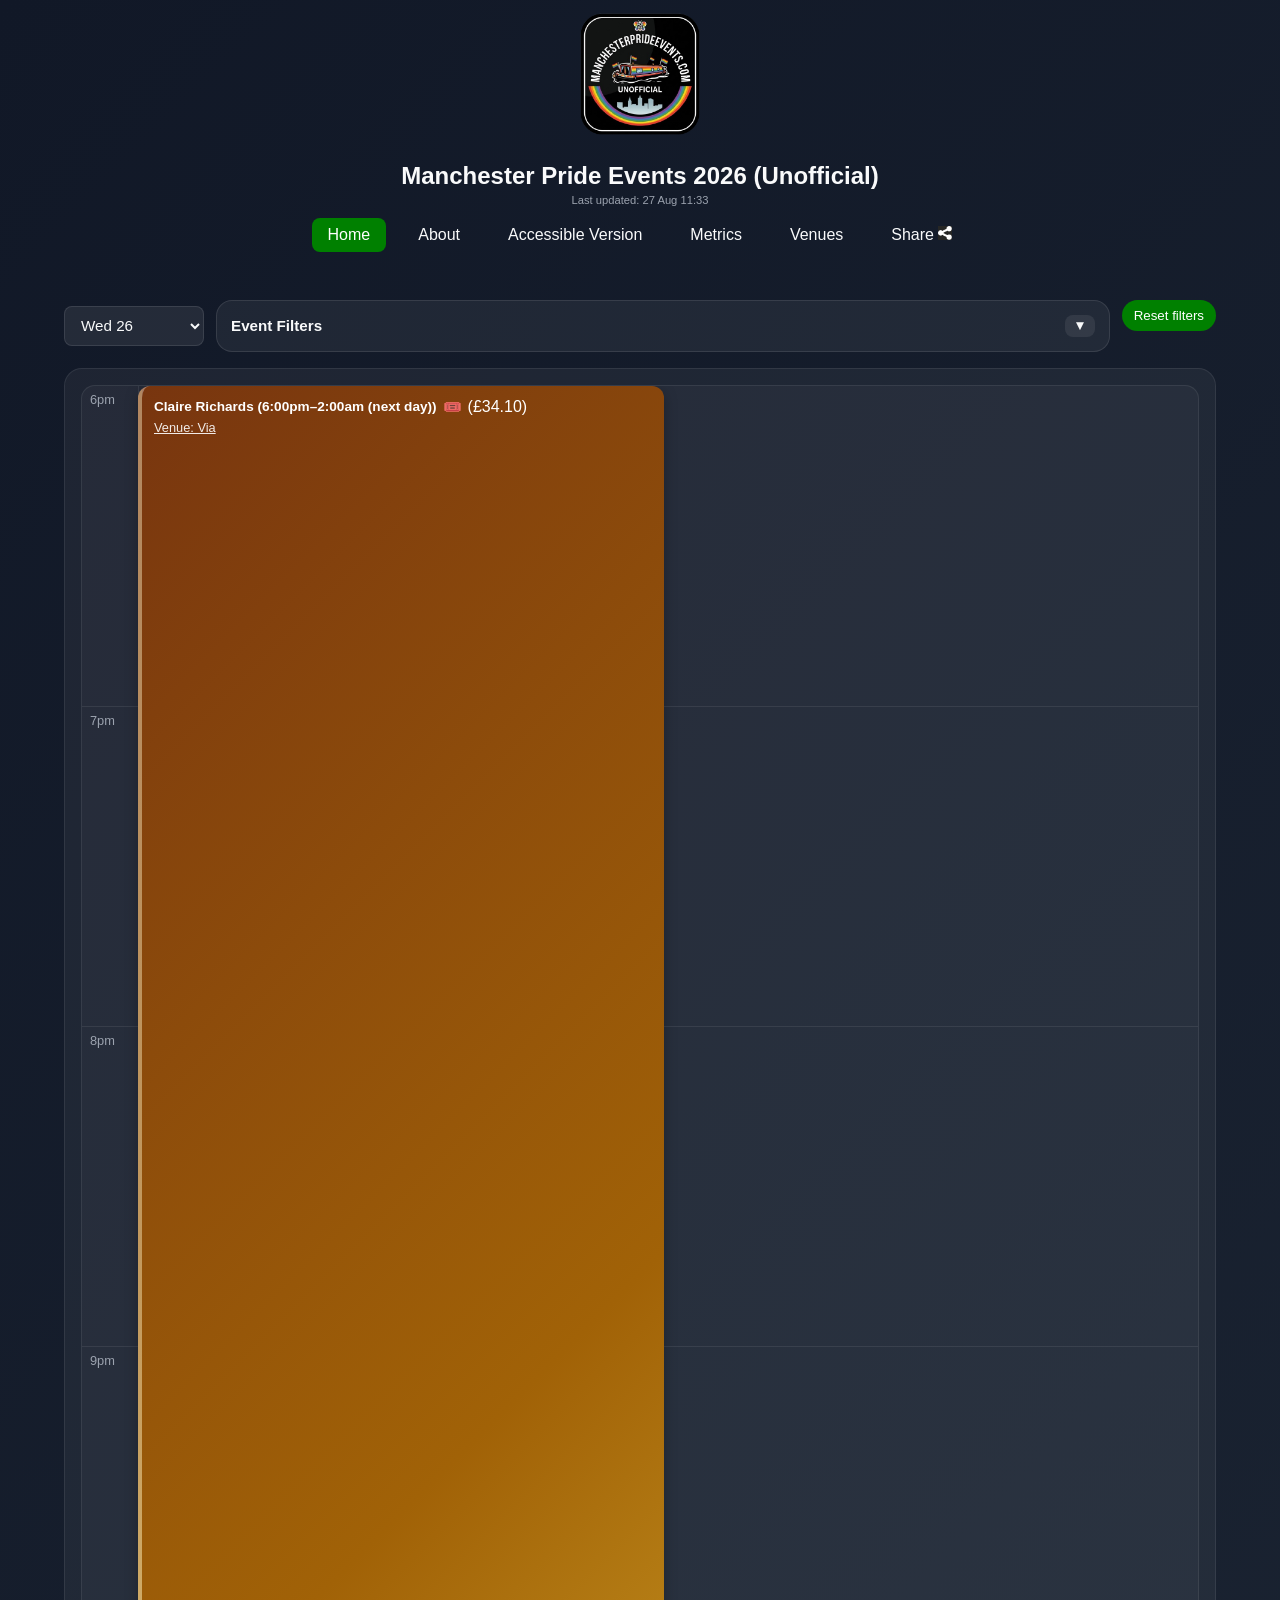
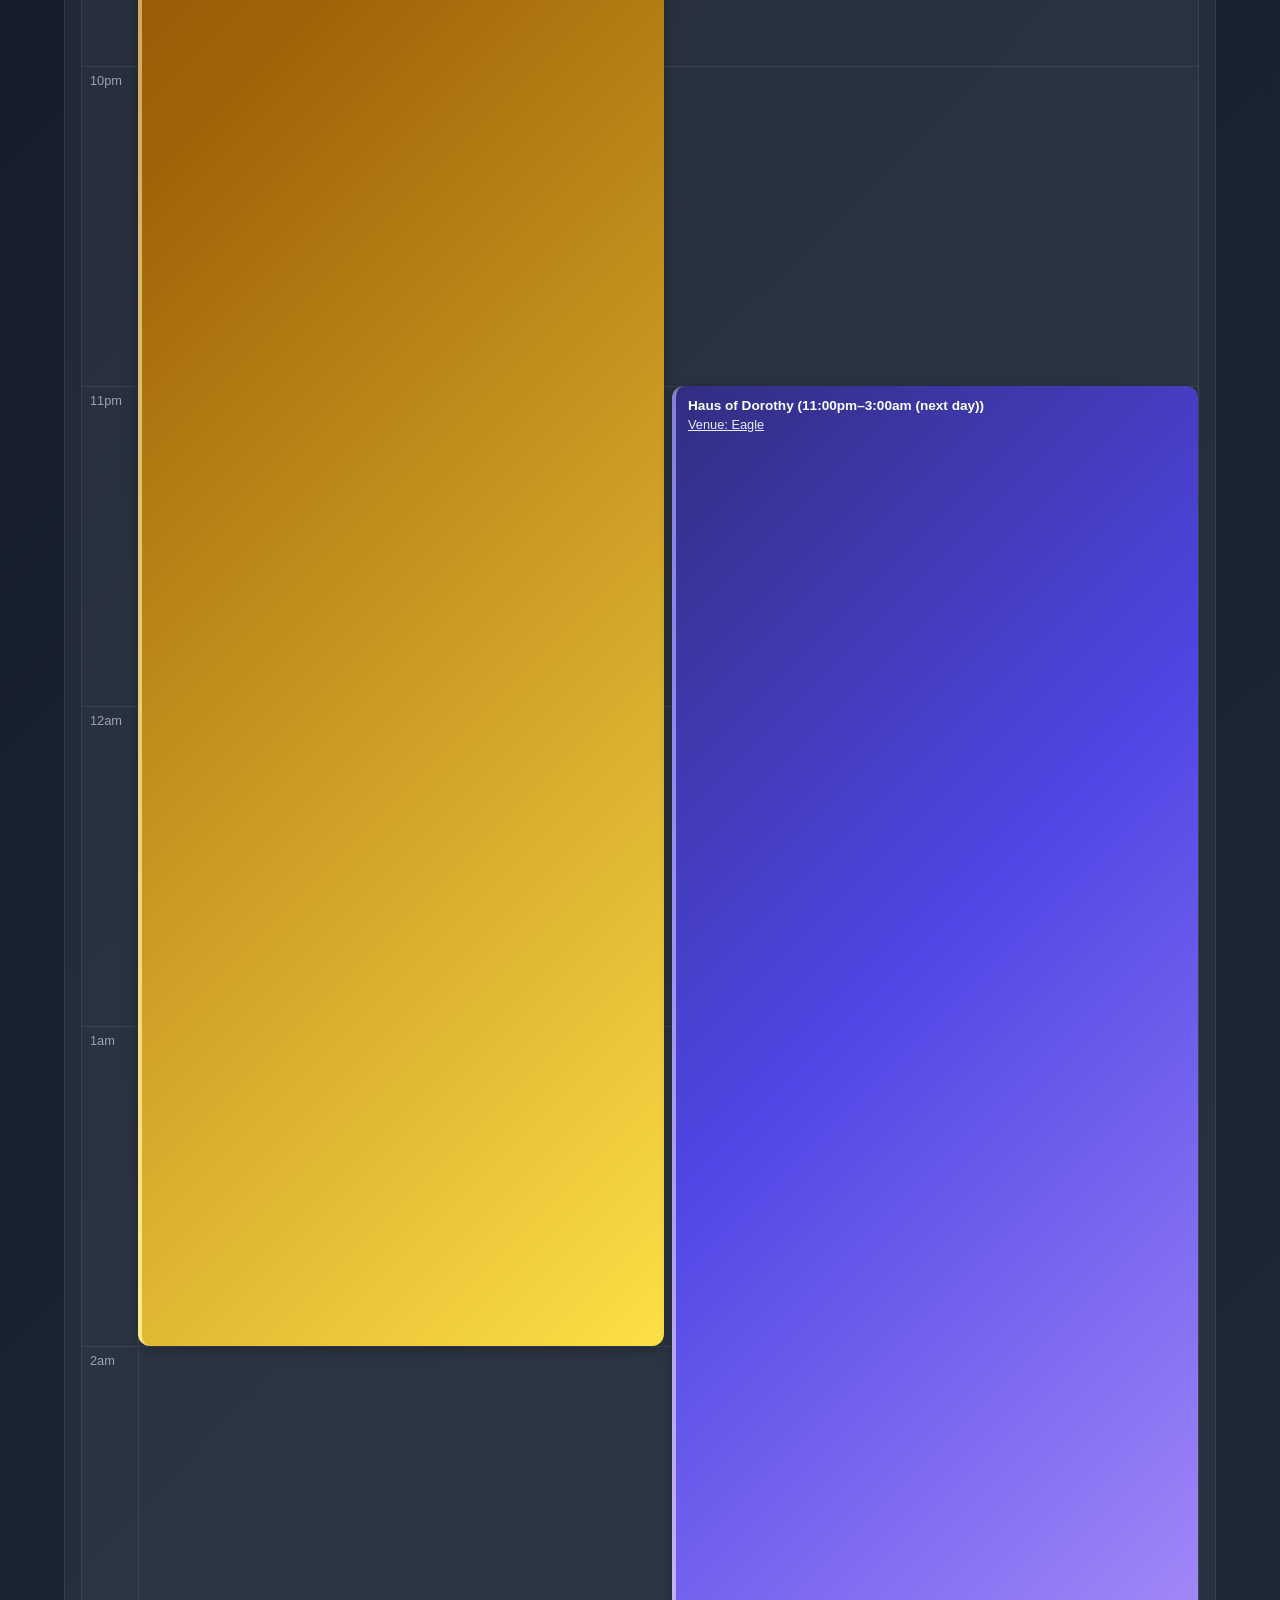
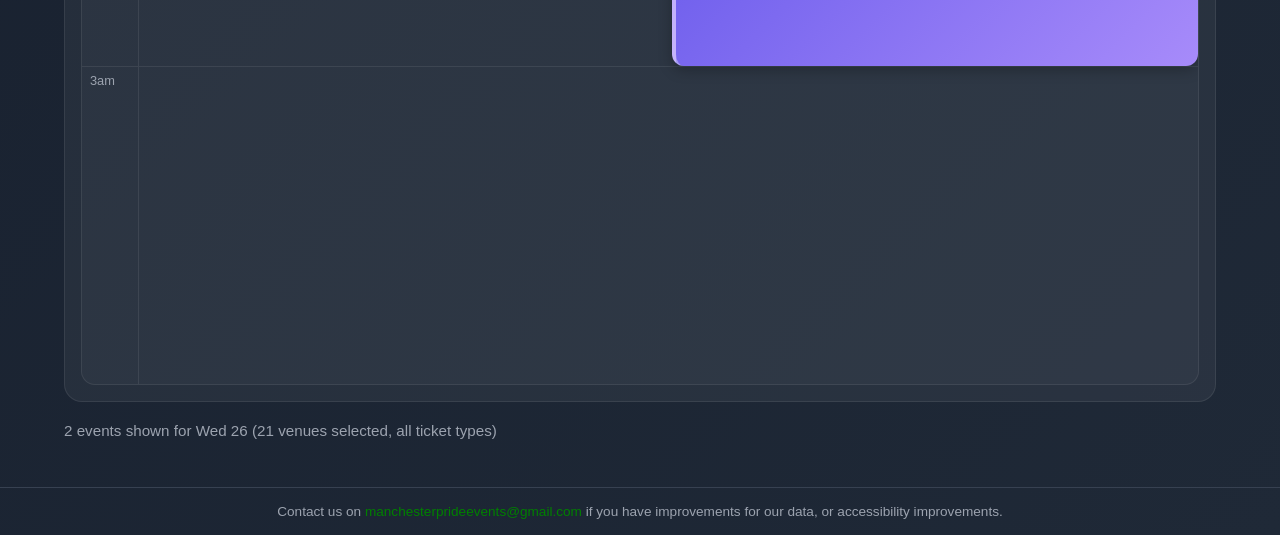
==== index.html @ cf02ef36 "Added the cottage and some more events." ====
<!DOCTYPE html>
<html lang="en">
  <head>
    <meta charset="UTF-8" />
    <meta name="viewport" content="width=device-width, initial-scale=1.0" />
    <meta http-equiv="Cache-Control" content="no-cache, no-store, must-revalidate">
    <meta http-equiv="Pragma" content="no-cache">
    <meta http-equiv="Expires" content="0">
    <title>Manchester Pride Events 2026 (Unofficial)</title>
    <link rel="stylesheet" href="styles.css" />
  </head>
  <body>
    <a href="#main-content" class="skip-link">Skip to main content</a>
    <nav aria-label="Main navigation">
      <div class="header-row">
        <img src="image/logo.png" alt="Manchester Pride logo" class="logo" />
        <h1 class="header-title">Manchester Pride Events 2026 (Unofficial) <span class="last-updated">Last updated: <span id="lastUpdatedDate" data-last-updated="27 Aug 11:33">27 Aug 11:33</span></span></h1>
        <div class="nav-bar">
          <a href="index.html" class="nav-link active" aria-label="Home page">Home</a>
          <a href="about.html" class="nav-link" aria-label="About page">About</a>
          <a href="accessible.html" class="nav-link" aria-label="Accessible version">Accessible Version</a>
          <a href="metrics.html" class="nav-link" aria-label="Metrics page">Metrics</a>
          <a href="venue.html" class="nav-link" aria-label="Venues page">Venues</a>
          <a href="#" class="nav-link share-btn" aria-label="Share this page" onclick="showSharePrompt(event)">
            <span>Share</span>
            <img src="image/share.png" alt="Share" width="14" height="14" class="share-icon">
          </a>
        </div>
      </div>
    </nav>

    <main id="main-content" class="page metrics-hidden">
      <h2 class="visually-hidden">Event Timeline and Filters</h2>
      <h3 class="visually-hidden">Filters</h3>
      <div class="filters" id="venueFilters"></div>
      <div class="timeline-view" id="timeline"></div>
      <div class="status" id="status">Loading events…</div>
      <div class="metrics-section" id="venueMetrics"></div>
      <div id="eventModal"></div>
    </main>

    <footer class="app-footer">
      Contact us on <a href="mailto:manchesterprideevents@gmail.com">manchesterprideevents@gmail.com</a> if you have improvements for our data, or accessibility improvements.
    </footer>

    <script src="app.js"></script>
  </body>
</html>
---- styles.css ----
/* Manchester Pride Events - Shared Styles */
:root {
  --bg: #111827;
  --panel: #1f2937;
  --panel-alt: #374151;
  --text: #f9fafb;
  --muted: #9ca3af;
  --accent: #008000;
}

* { box-sizing: border-box; }

body {
  margin: 0;
  font-family: Inter, Arial, sans-serif;
  background: linear-gradient(135deg, #111827, #1f2937);
  color: var(--text);
}

.page {
  max-width: 1200px;
  margin: 0 auto;
  padding: 24px;
}

      .nav-link {
        display: inline-block;
        padding: 8px 16px;
        border-radius: 8px;
        text-decoration: none;
        color: var(--text);
        font-weight: 500;
        transition: background 0.2s;
      }
      .nav-link:hover {
        background: rgba(255,255,255,0.08);
      }
      /* Header container - centered layout */
      .header-row {
        display: flex;
        flex-direction: column;
        align-items: center;
        gap: 12px;
        margin-bottom: 24px;
      }
      .logo {
        height: 150px;
        width: 150px;
        flex-shrink: 0;
        object-fit: contain;
      }
      .header-title {
        margin: 0;
        font-size: 1.5rem;
        font-weight: 600;
        text-align: center;
      }
      .last-updated {
        font-size: 0.7rem;
        color: var(--muted);
        font-weight: 400;
        display: block;
        margin-top: 4px;
      }
      .nav-bar {
        display: flex;
        gap: 16px;
        align-items: center;
        justify-content: center;
      }
      .nav-link.active {
        background: var(--accent);
        color: white;
      }
      .filters {
        display: flex;
        gap: 12px;
        flex-wrap: wrap;
        align-items: center;
        margin-bottom: 16px;
      }
      .filter-panel {
        background: rgba(255,255,255,0.06);
        border: 1px solid rgba(255,255,255,0.1);
        border-radius: 16px;
        padding: 14px;
        min-width: 200px;
        flex: 1 1 220px;
      }
      /* Tickets panel - compact with vertical chips */
      .filter-panel.tickets {
        min-width: 150px;
        flex: 0 1 160px;
      }
      /* Venues panel - expanded to fit more items per line */
      .filter-panel.venues {
        min-width: 320px;
        flex: 1 1 380px;
      }
      .filter-panel h3 {
        margin: 0 0 10px;
        font-size: 0.95rem;
      }
      .filter-chip {
        display: flex;
        align-items: center;
        gap: 8px;
        padding: 8px 12px;
        border-radius: 999px;
        background: rgba(255,255,255,0.08);
        color: var(--text);
        margin: 6px 6px 0 0;
      }
      .filter-chip input {
        accent-color: var(--accent);
      }
      .day-select {
        width: 140px;
        padding: 8px 12px;
        border-radius: 8px;
        border: 1px solid rgba(255,255,255,0.1);
        background: rgba(255,255,255,0.08);
        color: var(--text);
        font-size: 0.95rem;
        cursor: pointer;
        height: 40px;
        line-height: 1;
      }
      .day-select:focus {
        outline: 2px solid var(--accent);
        outline-offset: 2px;
        border-color: var(--accent);
      }
      .day-select option {
        background: var(--panel);
        color: var(--text);
      }
      .filter-section-header {
        display: flex;
        align-items: center;
        margin: 12px 0 8px;
        padding-top: 4px;
      }
      .filter-section-title {
        margin: 0;
        font-size: 0.85rem;
        color: var(--muted);
        text-transform: uppercase;
        letter-spacing: 0.04em;
      }
      .filter-global-reset {
        margin-left: auto;
      }
      .filter-group {
        display: flex;
        flex-wrap: wrap;
        gap: 8px;
        align-items: center;
      }
      .filter-actions {
        margin-top: 10px;
      }
      .collapsible-header {
        display: flex;
        align-items: center;
        justify-content: space-between;
        gap: 8px;
      }
      .collapsible-header h3 {
        margin: 0;
        font-size: 0.95rem;
      }
      .collapse-toggle {
        display: inline-flex;
        align-items: center;
        justify-content: center;
        border: 0;
        background: rgba(255, 255, 255, 0.08);
        color: var(--text);
        cursor: pointer;
        padding: 4px 8px;
        border-radius: 8px;
      }
      .collapse-toggle:hover {
        background: rgba(255, 255, 255, 0.14);
      }
      .collapse-toggle .chevron {
        display: inline-block;
        font-size: 0.85rem;
        line-height: 1;
        transition: transform 0.2s ease;
        /* Open by default: ▼ rotated 180deg points up (▲) */
        transform: rotate(180deg);
      }
      /* Collapsed: ▼ points down */
      .collapse-toggle.collapsed .chevron {
        transform: rotate(0deg);
      }
      .collapsible-content.collapsed {
        display: none;
      }
      .reset-button {
        border: 0;
        border-radius: 999px;
        padding: 8px 12px;
        background: var(--accent);
        color: white;
        cursor: pointer;
        flex: 0 0 auto;
        white-space: nowrap;
        height: auto;
        align-self: flex-start;
      }
      .tabs {
        display: flex;
        gap: 8px;
        flex-wrap: wrap;
        margin-bottom: 16px;
      }
      .tab {
        border: 0;
        padding: 10px 14px;
        border-radius: 999px;
        background: var(--panel-alt);
        color: var(--text);
        cursor: pointer;
      }
      .tab.active {
        background: var(--accent);
      }
      .timeline-view {
        background: rgba(255,255,255,0.05);
        border: 1px solid rgba(255,255,255,0.08);
        border-radius: 18px;
        padding: 16px;
      }
      .time-row {
        display: grid;
        grid-template-columns: 100px 1fr;
        gap: 12px;
        align-items: start;
        margin-bottom: 12px;
      }
      .timeline-calendar {
        position: relative;
        border: 1px solid rgba(255,255,255,0.08);
        border-radius: 14px;
        overflow: auto;
        background: rgba(255,255,255,0.03);
      }
      .timeline-hours {
        display: flex;
        flex-direction: column;
      }
      .timeline-hour {
        display: flex;
        height: 320px;
        border-top: 1px solid rgba(255,255,255,0.08);
      }
      .timeline-hour:first-child {
        border-top: 0;
      }
      .timeline-hour-label {
        width: 56px;
        padding: 6px 8px;
        color: var(--muted);
        font-size: 0.8rem;
        flex-shrink: 0;
      }
      .timeline-hour-line {
        flex: 1;
        border-left: 1px solid rgba(255,255,255,0.08);
      }
      .timeline-events {
        position: absolute;
        top: 0;
        left: 56px;
        right: 0;
        padding: 8px 8px 8px 0;
      }
      .event-card {
        position: absolute;
        border-radius: 12px;
        padding: 12px;
        color: white;
        box-shadow: 0 4px 14px rgba(0,0,0,0.25);
        box-sizing: border-box;
        overflow: hidden;
      }
      .calendar-event-card {
        border-left: 4px solid rgba(255,255,255,0.35);
      }
      .event-card small {
        display: block;
        opacity: 0.9;
        margin-top: 4px;
        font-size: 0.8rem;
      }
      .event-card strong {
        font-size: 0.85rem;
      }
      .title-row {
        display: flex;
        align-items: center;
        gap: 6px;
        margin-bottom: 4px;
      }
      .ticket-icon {
        font-size: 0.95rem;
      }
      /* Gold star badges to mark officially-listed venues */
      .official-star,
      .venue-official-star {
        color: #fbbf24;
        text-shadow: 0 0 3px rgba(0, 0, 0, 0.7);
        pointer-events: none;
      }
      .official-star {
        position: absolute;
        top: 6px;
        right: 6px;
        font-size: 1.1rem;
      }
      .venue-official-star {
        font-size: 0.95rem;
        margin-right: 4px;
      }
      .empty-state {
        padding: 20px;
        color: var(--muted);
        border: 1px dashed rgba(255,255,255,0.12);
        border-radius: 12px;
      }
      .status {
        margin-top: 20px;
        color: var(--muted);
        font-size: 0.95rem;
      }
      .modal-backdrop {
        position: fixed;
        inset: 0;
        background: rgba(0,0,0,0.7);
        display: flex;
        align-items: center;
        justify-content: center;
        padding: 20px;
        z-index: 1000;
      }
      .modal-card {
        background: var(--panel);
        color: var(--text);
        border-radius: 16px;
        padding: 20px;
        max-width: 500px;
        width: 100%;
        box-shadow: 0 20px 40px rgba(0,0,0,0.35);
      }
      .modal-card h2 {
        margin-top: 0;
        margin-bottom: 8px;
      }
      .modal-card p {
        color: var(--text);
        line-height: 1.5;
      }
      .modal-close {
        margin-top: 12px;
        padding: 8px 12px;
        border: 0;
        border-radius: 999px;
        background: var(--accent);
        color: white;
        cursor: pointer;
      }
      .metrics-section {
        margin-top: 32px;
        background: rgba(255, 255, 255, 0.05);
        border: 1px solid rgba(255, 255, 255, 0.08);
        border-radius: 18px;
        padding: 18px 20px;
      }
      .metrics-section h2 {
        margin: 0 0 14px;
        font-size: 1.15rem;
        color: var(--text);
      }
      .metrics-table {
        width: 100%;
        border-collapse: collapse;
        font-size: 0.9rem;
        color: var(--text);
      }
      .metrics-table th,
      .metrics-table td {
        padding: 8px 10px;
        text-align: center;
        border: 1px solid rgba(255, 255, 255, 0.08);
      }
      .metrics-table th {
        color: var(--muted);
        font-weight: 600;
        text-transform: uppercase;
        font-size: 0.72rem;
        letter-spacing: 0.04em;
      }
      .metrics-table td.venue-name {
        text-align: left;
        font-weight: 600;
        color: var(--text);
      }
      .metrics-table td.empty {
        color: var(--muted);
        opacity: 0.45;
      }
      .metrics-table td.total {
        font-weight: 700;
        border-left: 1px solid rgba(255, 255, 255, 0.12);
      }
      .metrics-table .totals-row td {
        border-top: 2px solid rgba(255, 255, 255, 0.15);
      }
      .metrics-table .totals-label {
        color: var(--text) !important;
        font-weight: 600;
        text-align: left;
        font-style: normal;
      }
      .metrics-table .totals-cell {
        color: var(--text);
        font-weight: 500;
      }
      @media (max-width: 700px) {
        .timeline-calendar {
          overflow-x: auto;
          overflow-y: hidden;
        }
}
      .about-content {
        background: rgba(255,255,255,0.05);
        border: 1px solid rgba(255,255,255,0.08);
        border-radius: 18px;
        padding: 24px;
      }
      .about-content h1 {
        margin-top: 0;
        font-size: 1.8rem;
        color: var(--accent);
      }
      .about-content h2 {
        margin: 24px 0 12px;
        font-size: 1.3rem;
        color: var(--text);
      }
      .about-content p {
        line-height: 1.6;
        color: var(--text);
        margin: 12px 0;
      }
      .about-content ul {
        padding-left: 24px;
      }
      .about-content li {
        margin: 8px 0;
      }
      .about-content a {
        color: var(--accent);
        text-decoration: none;
      }
      .about-content a:hover {
        text-decoration: underline;
      }
    
      .events-list {
        background: rgba(255,255,255,0.05);
        border: 1px solid rgba(255,255,255,0.08);
        border-radius: 18px;
        padding: 16px;
      }
      .events-list h1 {
        margin-top: 0;
        font-size: 1.5rem;
        color: var(--text);
      }
      .day-group {
        margin-bottom: 24px;
      }
      .day-group h2 {
        margin: 0 0 12px;
        font-size: 1.2rem;
        color: var(--text);
        padding-bottom: 4px;
        border-bottom: 1px solid rgba(255,255,255,0.08);
      }
      .event-item {
        padding: 12px 16px;
        margin: 8px 0;
        background: rgba(255,255,255,0.06);
        border-radius: 8px;
        border-left: 4px solid var(--accent);
      }
      .event-item h3 {
        margin: 0 0 4px;
        font-size: 1rem;
        font-weight: 600;
      }
      .event-item .time {
        font-size: 0.85rem;
        color: var(--muted);
        margin: 0 0 8px;
      }
      .event-item .venue {
        font-size: 0.9rem;
        color: var(--text);
        margin: 0;
      }
      .event-item .ticket {
        font-size: 0.85rem;
        color: var(--muted);
        margin-top: 4px;
      }
      .loading {
        text-align: center;
        padding: 40px;
        color: var(--muted);
      }
      .no-events {
        padding: 20px;
        text-align: center;
        color: var(--muted);
      }
    
      .metrics-intro {
        background: rgba(255,255,255,0.05);
        border: 1px solid rgba(255,255,255,0.08);
        border-radius: 18px;
        padding: 20px;
        margin-bottom: 24px;
        font-size: 0.95rem;
        line-height: 1.6;
        color: var(--text);
      }
      .metrics-intro h2 {
        margin: 0 0 12px 0;
        font-size: 1rem;
        color: var(--text);
      }
      .metrics-intro p {
        margin: 8px 0;
        color: var(--muted);
      }
      .metrics-table td {
        background: rgba(255, 255, 255, 0.03);
      }
      .metrics-table tr:hover {
        background: rgba(255, 255, 255, 0.06);
      }
/* Hide venueMetrics on home page - shown only on metrics page */
.page.metrics-hidden .metrics-section {
  display: none !important;
}

.page.metrics-visible .metrics-section {
  display: block !important;
  background: rgba(255, 255, 255, 0.05);
  border: 1px solid rgba(255, 255, 255, 0.08);
  border-radius: 18px;
  padding: 18px 20px;
  margin-top: 32px;
}

/* ========================================
   WCAG 2.1 AA Compliance - Focus Styles
   ======================================== */

/* Visible focus indicators for keyboard navigation */
a:focus,
.nav-link:focus {
  outline: 2px solid var(--accent);
  outline-offset: 2px;
  border-radius: 8px;
  z-index: 10;
  position: relative;
}

.skip-link {
  position: absolute;
  top: -40px;
  left: 6px;
  background: var(--accent);
  color: white;
  padding: 8px 16px;
  border-radius: 8px;
  text-decoration: none;
  transition: top 0.2s ease;
  z-index: 100;
}

.skip-link:focus {
  top: 6px;
}

.skip-link:not(:focus) {
  /* Hide skip link visually but keep it available for screen readers */
  clip: rect(0 0 0 0);
  clip-path: inset(0);
  height: 1px;
  overflow: hidden;
  position: absolute;
  white-space: nowrap;
  width: 1px;
}

/* Ensure focus is visible for all interactive elements */
button:focus,
input:focus,
select:focus,
textarea:focus {
  outline: 2px solid var(--accent);
  outline-offset: 2px;
  border-radius: 4px;
}

/* Modal close button focus */
.modal-close:focus {
  outline: 2px solid var(--accent);
  outline-offset: 2px;
  background: rgba(234, 69, 127, 0.2);
}

/* ========================================
   WCAG 2.1 AA Compliance - Skip Link
   ======================================== */

.skip-link {
  position: absolute;
  top: -40px;
  left: 6px;
  background: var(--accent);
  color: #ffffff;
  padding: 8px 16px;
  border-radius: 8px;
  text-decoration: none;
  font-weight: 500;
  transition: top 0.2s ease;
  z-index: 1000;
  /* Ensure it's always visible on focus */
  outline: 2px solid transparent;
}

.skip-link:focus {
  top: 6px;
  outline: 2px solid var(--text);
}

.skip-link:not(:focus) {
  /* Hide visually but keep for screen readers */
  clip: rect(0 0 0 0);
  clip-path: inset(50%);
  height: 1px;
  overflow: hidden;
  position: absolute;
  white-space: nowrap;
  width: 1px;
  border: 0;
}


/* Visually hidden - for screen readers only */
.visually-hidden {
  position: absolute;
  width: 1px;
  height: 1px;
  margin: -1px;
  overflow: hidden;
  clip: rect(0 0 0 0);
  clip-path: inset(50%);
  border: 0;
  padding: 0;
}

/* Share button - visually consistent with other nav links */
.share-btn {
  position: relative;
}

.share-btn svg {
  stroke: currentColor;
}

.share-dropdown {
  position: absolute;
  top: 100%;
  right: 0;
  margin-top: 8px;
  min-width: 140px;
  background: var(--panel);
  border: 1px solid var(--panel-alt);
  border-radius: 8px;
  padding: 8px 0;
  box-shadow: 0 4px 12px rgba(0,0,0,0.3);
  z-index: 1000;
  display: none;
}

.share-dropdown.active {
  display: block;
}

.share-option {
  display: block;
  padding: 8px 16px;
  text-decoration: none;
  color: var(--text);
  font-size: 0.875rem;
  transition: background 0.2s;
}

.share-option:hover {
  background: var(--panel-alt);
}

.share-option:focus {
  outline: 2px solid var(--accent);
  outline-offset: -2px;
  background: var(--panel-alt);
}

/* QR code section on About page */
.qr-section {
  text-align: center;
  margin: 24px 0;
}

.qr-section .qr-code {
  max-width: 200px;
  height: auto;
  border: 1px solid var(--panel-alt);
  border-radius: 8px;
  margin-bottom: 8px;
}


/* Venue info box on venue page */
.venue-info-box {
  margin: 16px 0;
  padding: 12px;
  background: var(--panel);
  border: 1px solid var(--panel-alt);
  border-radius: 8px;
}

.venue-info-item {
  margin: 0;
  padding: 4px 0;
  color: var(--text);
  display: flex;
  align-items: flex-start;
  gap: 8px;
  font-size: 0.95rem;
}

.venue-info-link {
  color: var(--accent);
  text-decoration: none;
  font-weight: 500;
  flex: 1;
}

.venue-info-link:hover {
  text-decoration: underline;
}

.venue-info-link:focus {
  outline: 2px solid var(--accent);
  outline-offset: 2px;
}

/* Venue page styles */
.venue-page {
  max-width: 800px;
}

.venue-filters {
  display: flex;
  flex-direction: column;
  gap: 16px;
  margin-bottom: 24px;
  padding: 16px;
  background: var(--panel);
  border-radius: 12px;
  border: 1px solid var(--panel-alt);
}

.filter-group {
  display: flex;
  flex-direction: column;
  gap: 8px;
}

.filter-group label {
  font-weight: 500;
  color: var(--text);
}

.venue-select {
  padding: 10px 12px;
  border-radius: 8px;
  border: 1px solid var(--panel-alt);
  background: var(--panel);
  color: var(--text);
  font-size: 1rem;
}

.venue-select:focus {
  outline: 2px solid var(--accent);
  outline-offset: 2px;
}

.day-filters fieldset {
  border: none;
  padding: 0;
  margin: 0;
  display: flex;
  flex-direction: column;
  gap: 8px;
}

.day-filters legend {
  font-weight: 600;
  color: var(--text);
  margin-bottom: 4px;
}

.day-checkboxes label {
  display: flex;
  align-items: center;
  gap: 8px;
  padding: 4px 0;
  cursor: pointer;
}

.day-checkboxes input[type="checkbox"] {
  width: 16px;
  height: 16px;
  cursor: pointer;
}

.apply-btn {
  align-self: flex-start;
  padding: 10px 20px;
  border-radius: 8px;
  background: var(--accent);
  color: white;
  border: none;
  font-weight: 500;
  cursor: pointer;
  transition: background 0.2s, transform 0.2s;
}

.apply-btn:hover {
  background: #006400;
}

.apply-btn:focus {
  outline: 2px solid var(--accent);
  outline-offset: 2px;
}

.venue-events-list {
  padding: 16px;
}

.events-list {
  list-style: none;
  padding: 0;
  margin: 0;
  display: flex;
  flex-direction: column;
  gap: 12px;
}

.event-item {
  padding: 16px;
  background: var(--panel);
  border-radius: 12px;
  border: 1px solid var(--panel-alt);
}

.event-item strong {
  color: var(--text);
  font-size: 1.1rem;
}

.event-item .time {
  color: var(--text-secondary);
  font-size: 0.9rem;
}

.event-item .venue {
  color: var(--accent);
  font-weight: 500;
  margin-top: 4px;
}

.event-item .description {
  margin: 8px 0 0 0;
  color: var(--text-secondary);
  font-size: 0.95rem;
}

.no-events, .loading, .error {
  text-align: center;
  padding: 40px 20px;
  color: var(--text-secondary);
  font-style: italic;
}

.error {
  color: #ef4444;
}

/* Day section - each day as a single card with events inside */
.day-section {
  margin-bottom: 16px;
  background: var(--panel);
  border-radius: 12px;
  border: 1px solid var(--panel-alt);
  padding: 16px;
}

.day-header {
  font-size: 1.2rem;
  font-weight: 600;
  color: var(--text);
  margin-bottom: 12px;
  padding-bottom: 8px;
  border-bottom: 1px solid var(--panel-alt);
}

/* Events within a day section */
.day-section .events-list {
  list-style: none;
  padding: 0 !important;
  margin: 0 !important;
  display: flex !important;
  flex-direction: column !important;
  gap: 12px !important;
  background: none !important;
  border: none !important;
  border-radius: 0 !important;
}

/* Event items inside day sections - no box styling */
.day-section .event-item {
  padding: 0 !important;
  background: none !important;
  border-radius: 0 !important;
  border: none !important;
  border-bottom: 1px solid var(--panel-alt) !important;
}

.day-section .event-item:last-child {
  border-bottom: none !important;
}

.day-section .event-item strong {
  color: var(--text) !important;
  font-size: 1.1rem !important;
}

.day-section .event-item .time {
  color: var(--muted) !important;
  font-size: 0.9rem !important;
}

.day-section .event-item .venue {
  color: var(--accent) !important;
  font-weight: 500 !important;
  margin-top: 4px !important;
}

.day-section .event-item .description {
  margin: 8px 0 0 0 !important;
  color: var(--text-secondary) !important;
  font-size: 0.95rem !important;
}

/* Venue link in metrics table */
.venue-link {
  color: var(--accent);
  text-decoration: none;
  font-weight: 500;
}

.venue-link:hover {
  text-decoration: underline;
}

.venue-link:focus {
  outline: 2px solid var(--accent);
  outline-offset: 2px;
}

/* Venue page styles */
.venue-page {
  max-width: 800px;
}

.venue-filters {
  display: flex;
  flex-direction: column;
  gap: 16px;
  margin-bottom: 24px;
  padding: 16px;
  background: var(--panel);
  border-radius: 12px;
  border: 1px solid var(--panel-alt);
}

.filter-group {
  display: flex;
  flex-direction: column;
  gap: 8px;
}

.filter-group label {
  font-weight: 500;
  color: var(--text);
}

.venue-select {
  padding: 10px 12px;
  border-radius: 8px;
  border: 1px solid var(--panel-alt);
  background: var(--panel);
  color: var(--text);
  font-size: 1rem;
}

.venue-select:focus {
  outline: 2px solid var(--accent);
  outline-offset: 2px;
}

.day-filters fieldset {
  border: none;
  padding: 0;
  margin: 0;
  display: flex;
  flex-direction: column;
  gap: 8px;
}

.day-filters legend {
  font-weight: 600;
  color: var(--text);
  margin-bottom: 4px;
}

.day-checkboxes label {
  display: flex;
  align-items: center;
  gap: 8px;
  padding: 4px 0;
  cursor: pointer;
}

.day-checkboxes input[type="checkbox"] {
  width: 16px;
  height: 16px;
  cursor: pointer;
}

.apply-btn {
  align-self: flex-start;
  padding: 10px 20px;
  border-radius: 8px;
  background: var(--accent);
  color: white;
  border: none;
  font-weight: 500;
  cursor: pointer;
  transition: background 0.2s, transform 0.2s;
}

.apply-btn:hover {
  background: #006400;
}

.apply-btn:focus {
  outline: 2px solid var(--accent);
  outline-offset: 2px;
}

.venue-events-list {
  padding: 16px;
}

.events-list {
  list-style: none;
  padding: 0;
  margin: 0;
  display: flex;
  flex-direction: column;
  gap: 12px;
}

.event-item {
  padding: 16px;
  background: var(--panel);
  border-radius: 12px;
  border: 1px solid var(--panel-alt);
}

.event-item strong {
  color: var(--text);
  font-size: 1.1rem;
}

.event-item .time {
  color: var(--text-secondary);
  font-size: 0.9rem;
}

.event-item .venue {
  color: var(--accent);
  font-weight: 500;
  margin-top: 4px;
}

.event-item .description {
  margin: 8px 0 0 0;
  color: var(--text-secondary);
  font-size: 0.95rem;
}

.no-events, .loading, .error {
  text-align: center;
  padding: 40px 20px;
  color: var(--text-secondary);
  font-style: italic;
}

.error {
  color: #ef4444;
}

/* Day section - each day as a single card with events inside */
.day-section {
  margin-bottom: 16px;
  background: var(--panel);
  border-radius: 12px;
  border: 1px solid var(--panel-alt);
  padding: 16px;
}

.day-header {
  font-size: 1.2rem;
  font-weight: 600;
  color: var(--text);
  margin-bottom: 12px;
  padding-bottom: 8px;
  border-bottom: 1px solid var(--panel-alt);
}

/* Events within a day section */
.day-section .events-list {
  list-style: none;
  padding: 0 !important;
  margin: 0 !important;
  display: flex !important;
  flex-direction: column !important;
  gap: 12px !important;
  background: none !important;
  border: none !important;
  border-radius: 0 !important;
}

/* Event items inside day sections - no box styling */
.day-section .event-item {
  padding: 0 !important;
  background: none !important;
  border-radius: 0 !important;
  border: none !important;
  border-bottom: 1px solid var(--panel-alt) !important;
}

.day-section .event-item:last-child {
  border-bottom: none !important;
}

.day-section .event-item strong {
  color: var(--text) !important;
  font-size: 1.1rem !important;
}

.day-section .event-item .time {
  color: var(--muted) !important;
  font-size: 0.9rem !important;
}

.day-section .event-item .venue {
  color: var(--accent) !important;
  font-weight: 500 !important;
  margin-top: 4px !important;
}

.day-section .event-item .description {
  margin: 8px 0 0 0 !important;
  color: var(--text-secondary) !important;
  font-size: 0.95rem !important;
}

/* Venue link in metrics table */
.venue-link {
  color: var(--accent);
  text-decoration: none;
  font-weight: 500;
}

.venue-link:hover {
  text-decoration: underline;
}

.venue-link:focus {
  outline: 2px solid var(--accent);
  outline-offset: 2px;
}

/* Venue info box on venue page */
.venue-info-box {
  margin: 16px 0;
  padding: 12px;
  background: var(--panel);
  border: 1px solid var(--panel-alt);
  border-radius: 8px;
}

.venue-info-item {
  margin: 0;
  padding: 4px 0;
  color: var(--text);
  display: flex;
  align-items: flex-start;
  gap: 8px;
  font-size: 0.95rem;
}

.venue-info-link {
  color: var(--accent);
  text-decoration: none;
  font-weight: 500;
  flex: 1;
}

.venue-info-link:hover {
  text-decoration: underline;
}

.venue-info-link:focus {
  outline: 2px solid var(--accent);
  outline-offset: 2px;
}

/* Footer - appears on all pages */
footer.app-footer {
  text-align: center;
  padding: 16px;
  margin-top: 24px;
  color: var(--muted);
  font-size: 0.85rem;
  border-top: 1px solid var(--panel-alt);
}

footer.app-footer a {
  color: var(--accent);
  text-decoration: none;
}

footer.app-footer a:hover {
  text-decoration: underline;
}

footer.app-footer a:focus {
  outline: 2px solid var(--accent);
  outline-offset: 2px;
}
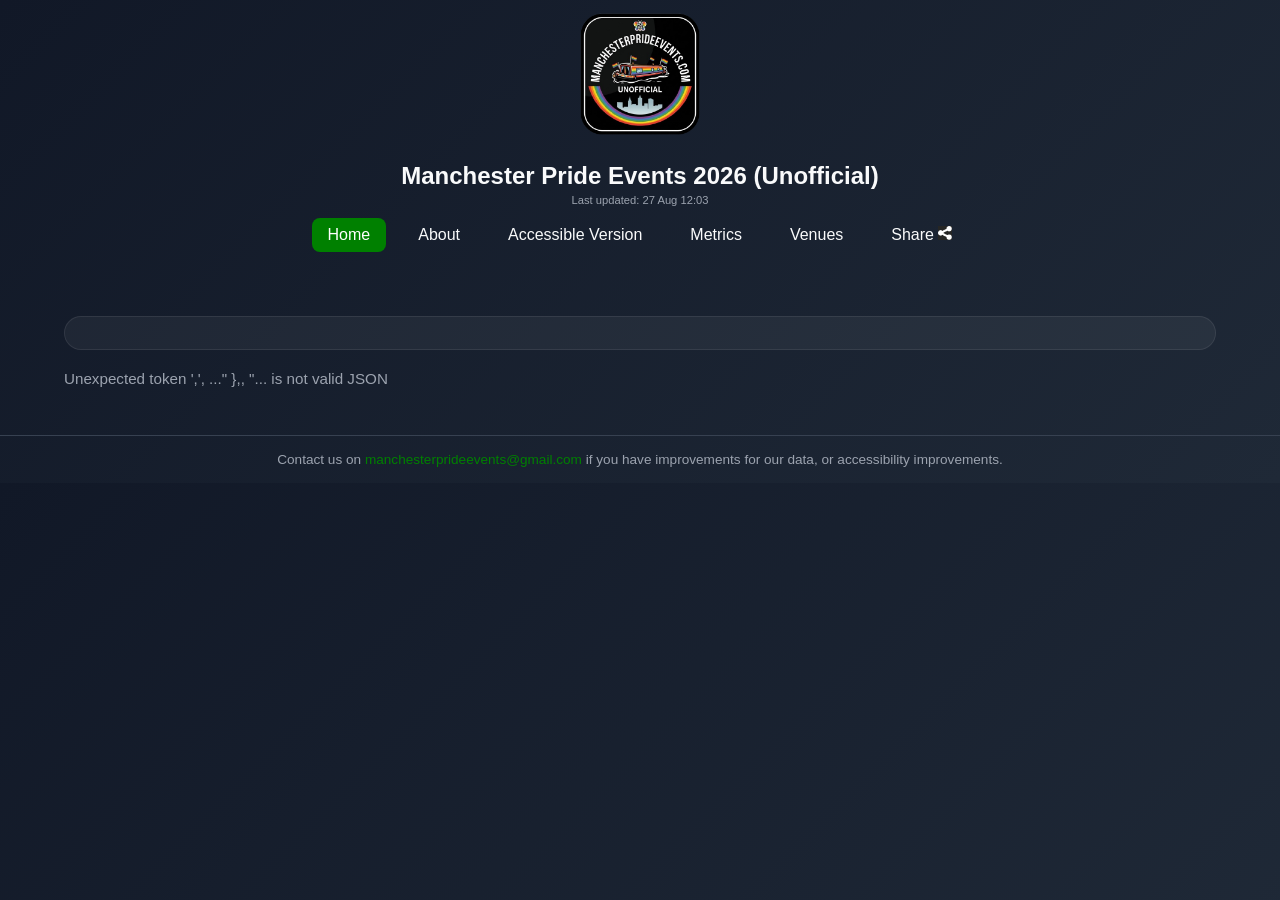
==== commit ef959cd2: "More events added." ====
--- a/index.html
+++ b/index.html
@@ -14,7 +14,7 @@
     <nav aria-label="Main navigation">
       <div class="header-row">
         <img src="image/logo.png" alt="Manchester Pride logo" class="logo" />
-        <h1 class="header-title">Manchester Pride Events 2026 (Unofficial) <span class="last-updated">Last updated: <span id="lastUpdatedDate" data-last-updated="27 Aug 11:33">27 Aug 11:33</span></span></h1>
+        <h1 class="header-title">Manchester Pride Events 2026 (Unofficial) <span class="last-updated">Last updated: <span id="lastUpdatedDate" data-last-updated="27 Aug 12:03">27 Aug 12:03</span></span></h1>
         <div class="nav-bar">
           <a href="index.html" class="nav-link active" aria-label="Home page">Home</a>
           <a href="about.html" class="nav-link" aria-label="About page">About</a>
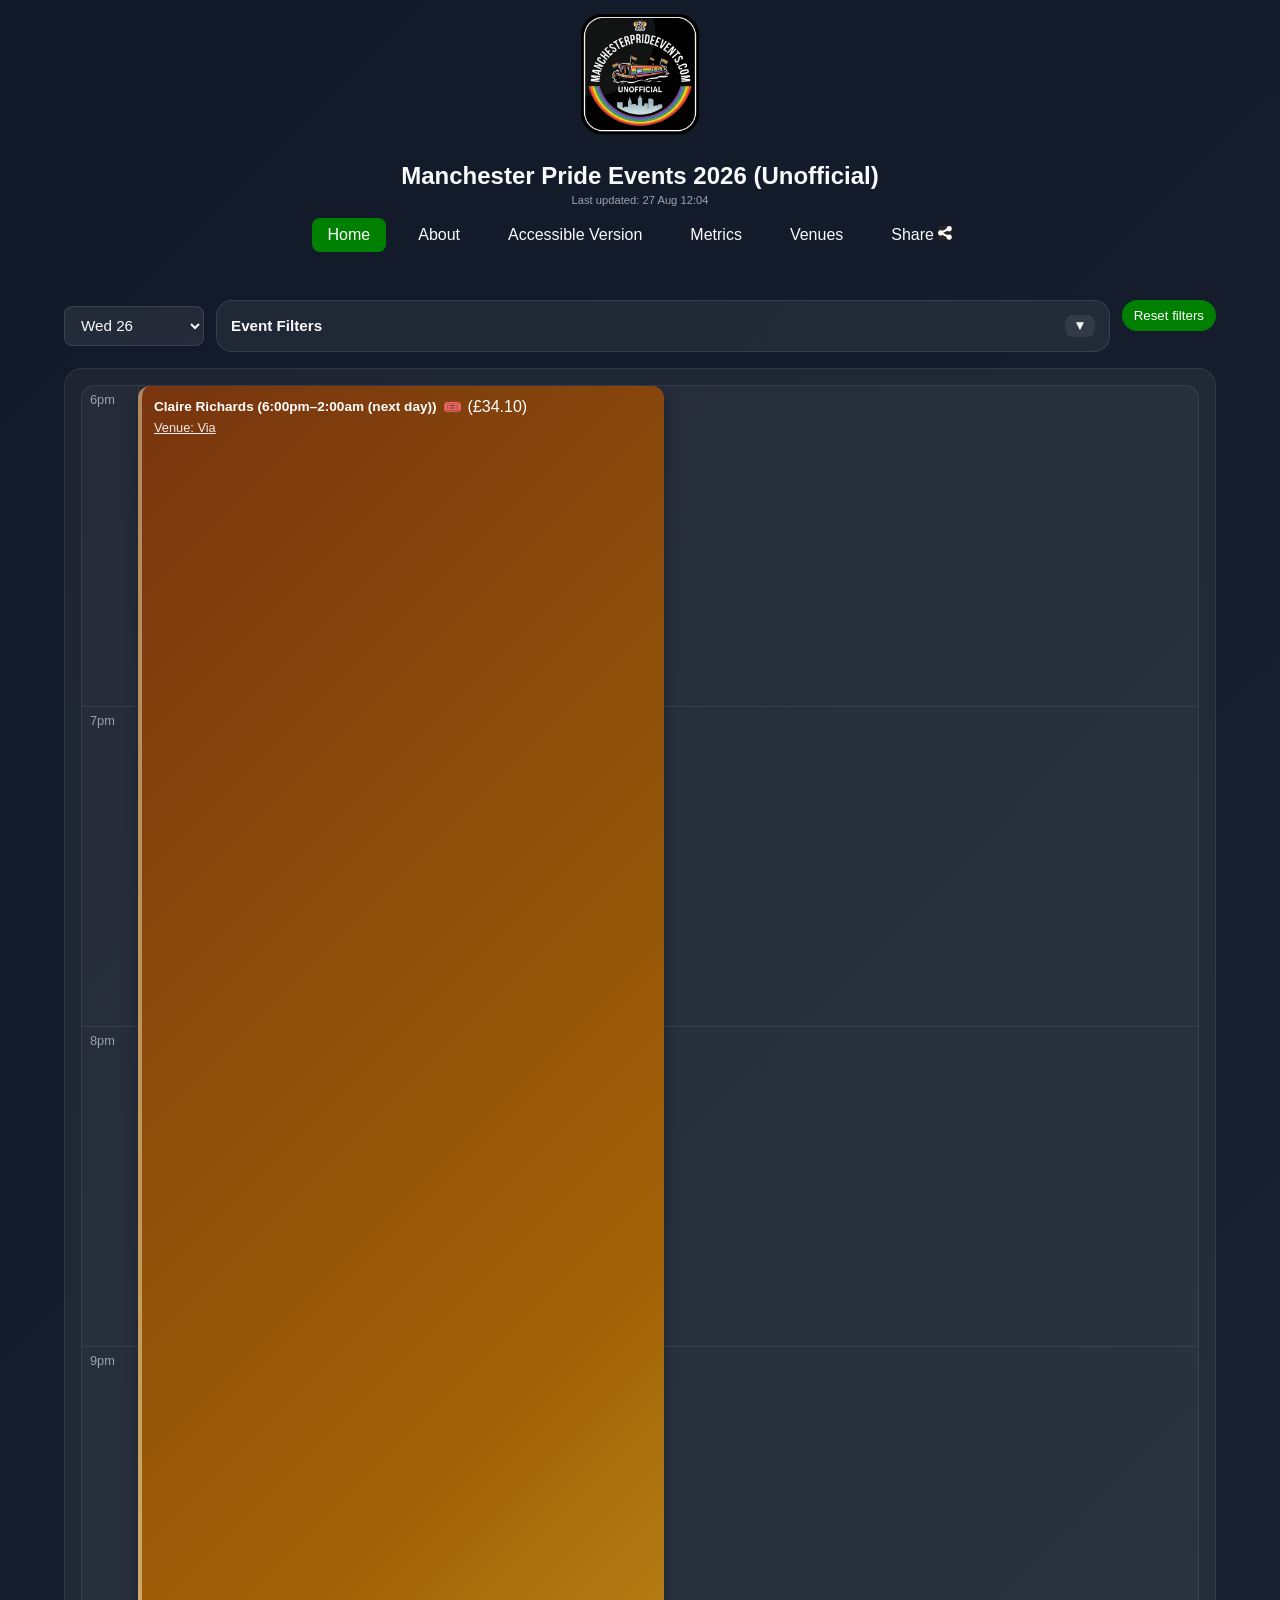
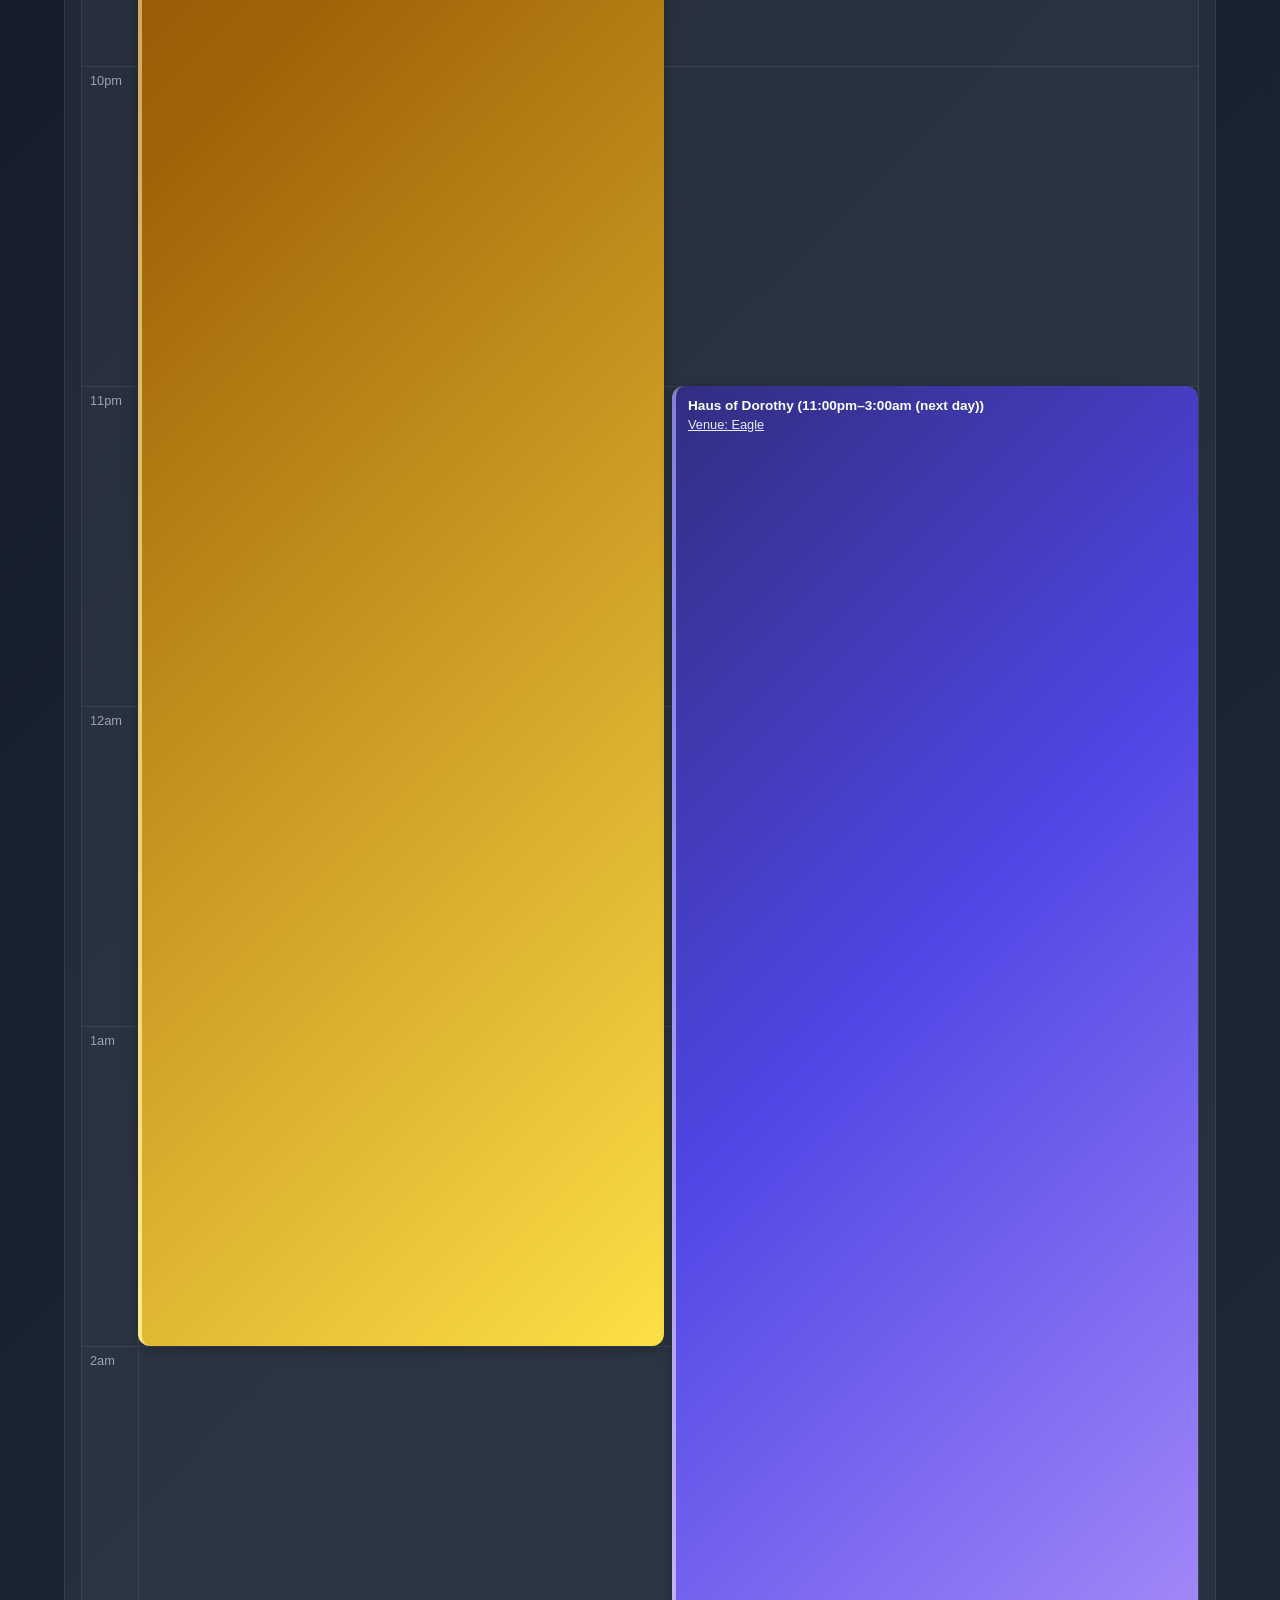
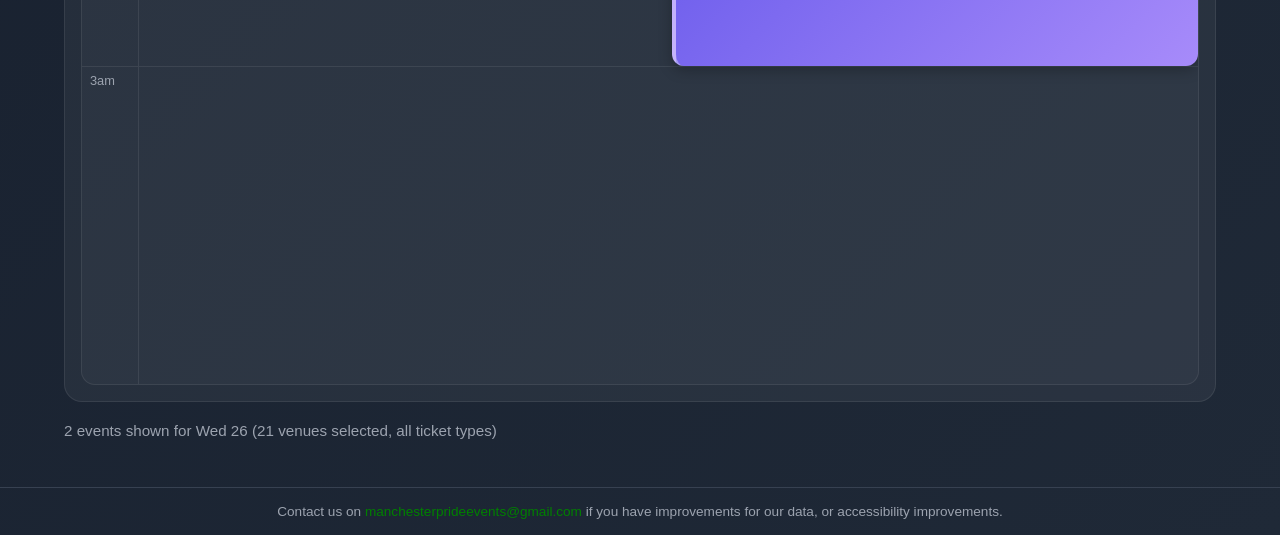
==== commit e18fdac6: "Fixed an error." ====
--- a/index.html
+++ b/index.html
@@ -14,7 +14,7 @@
     <nav aria-label="Main navigation">
       <div class="header-row">
         <img src="image/logo.png" alt="Manchester Pride logo" class="logo" />
-        <h1 class="header-title">Manchester Pride Events 2026 (Unofficial) <span class="last-updated">Last updated: <span id="lastUpdatedDate" data-last-updated="27 Aug 12:03">27 Aug 12:03</span></span></h1>
+        <h1 class="header-title">Manchester Pride Events 2026 (Unofficial) <span class="last-updated">Last updated: <span id="lastUpdatedDate" data-last-updated="27 Aug 12:04">27 Aug 12:04</span></span></h1>
         <div class="nav-bar">
           <a href="index.html" class="nav-link active" aria-label="Home page">Home</a>
           <a href="about.html" class="nav-link" aria-label="About page">About</a>
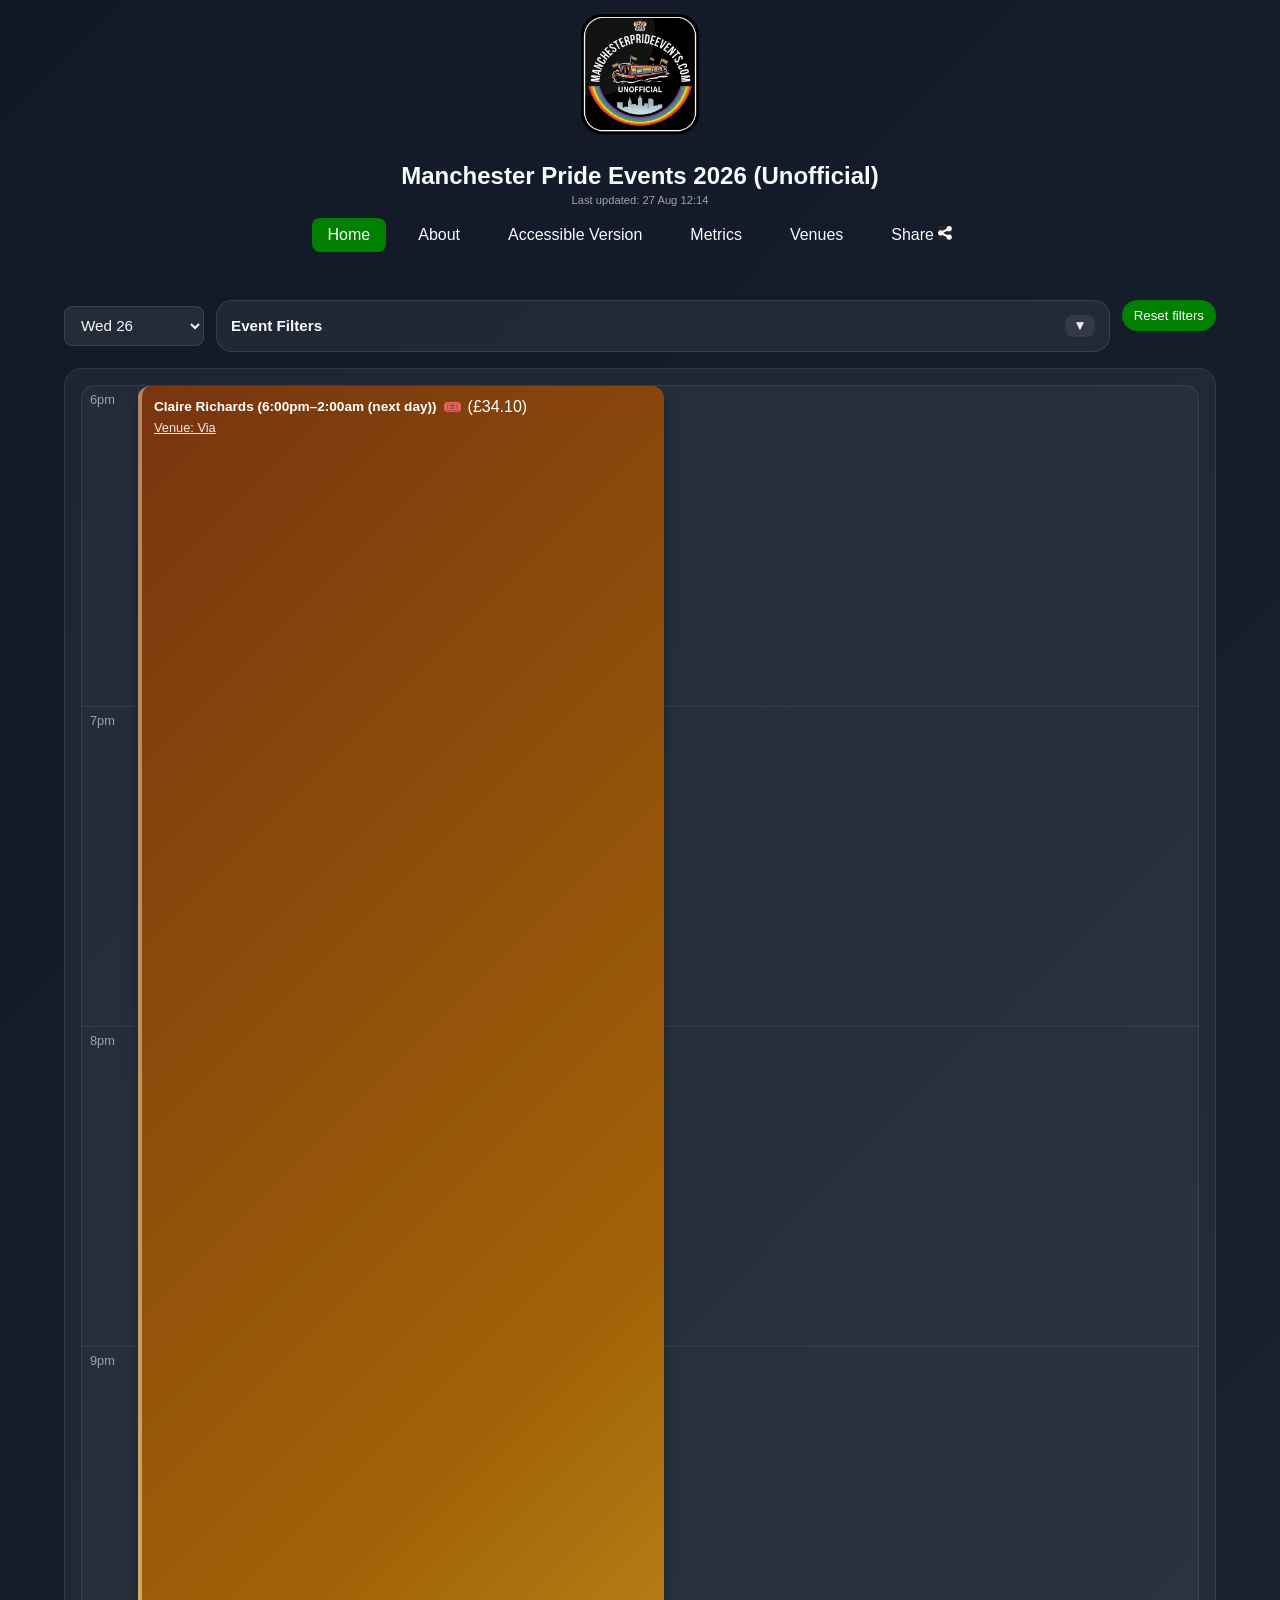
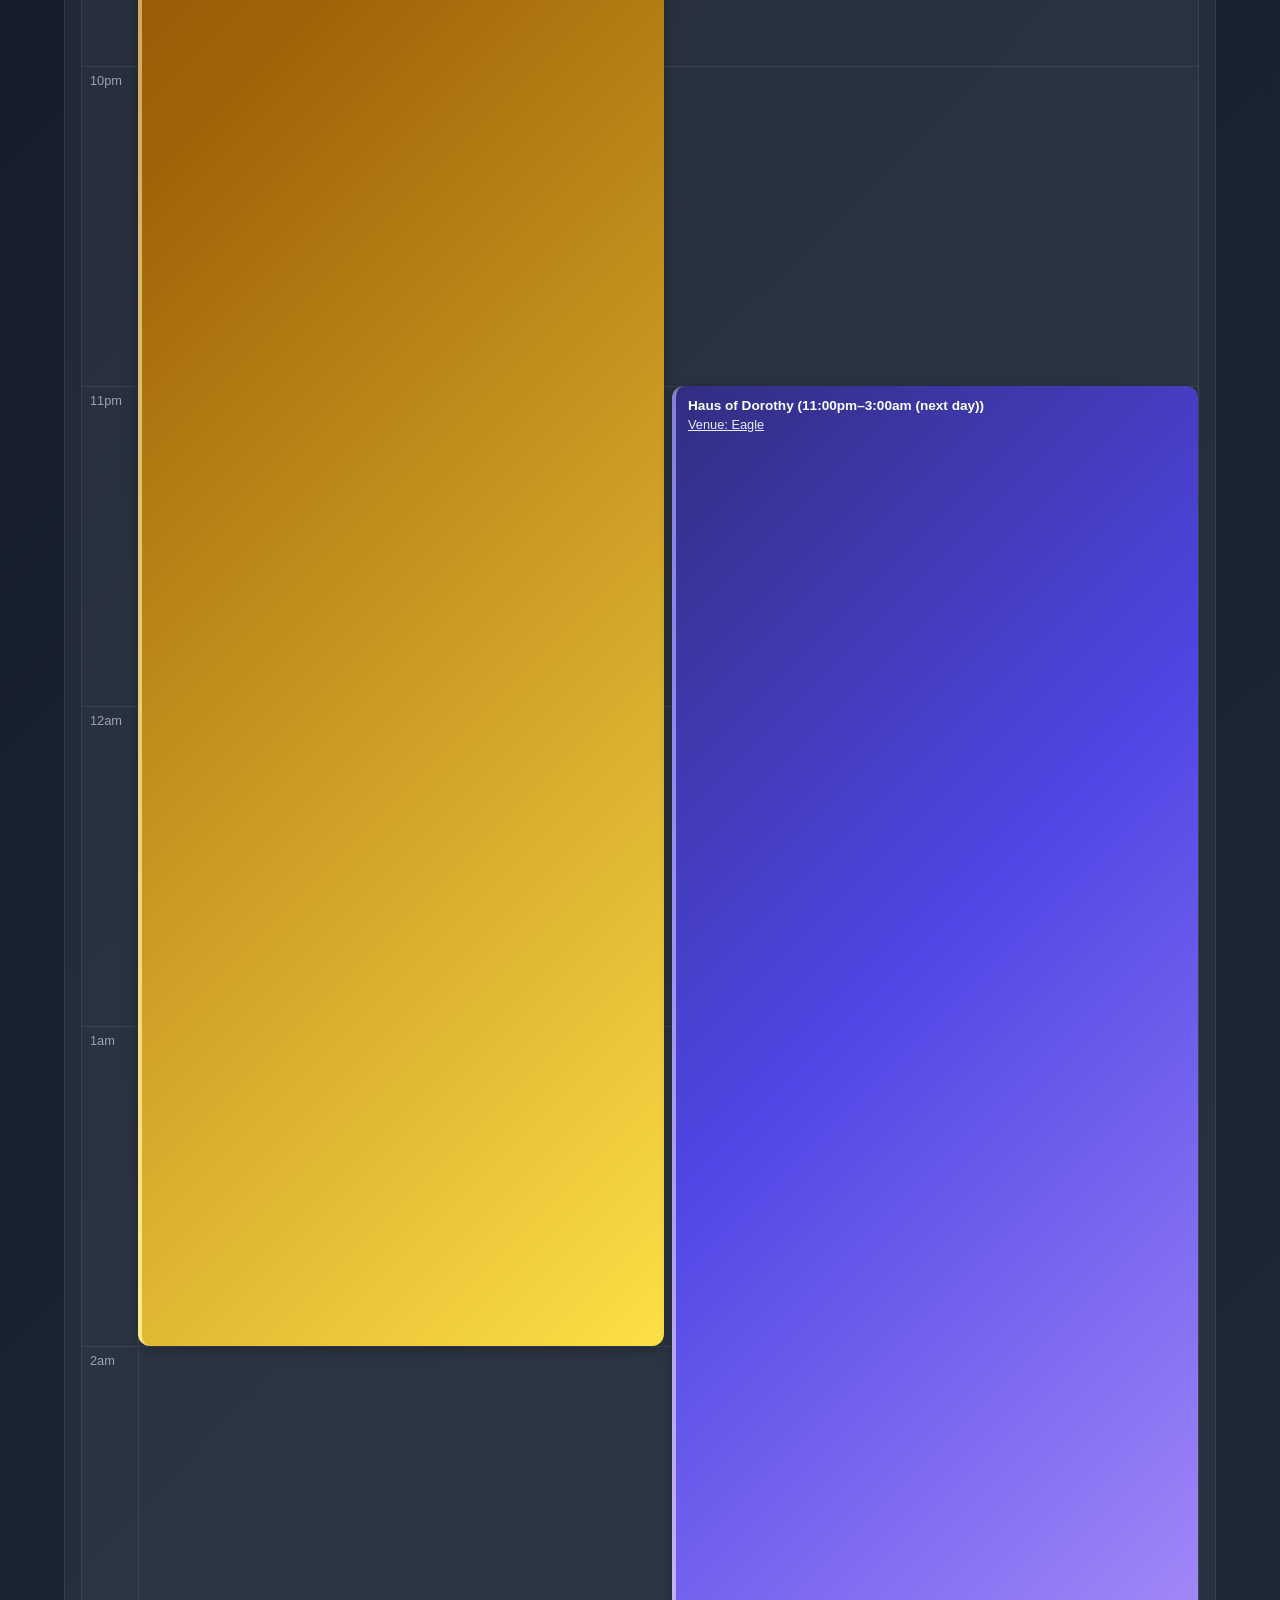
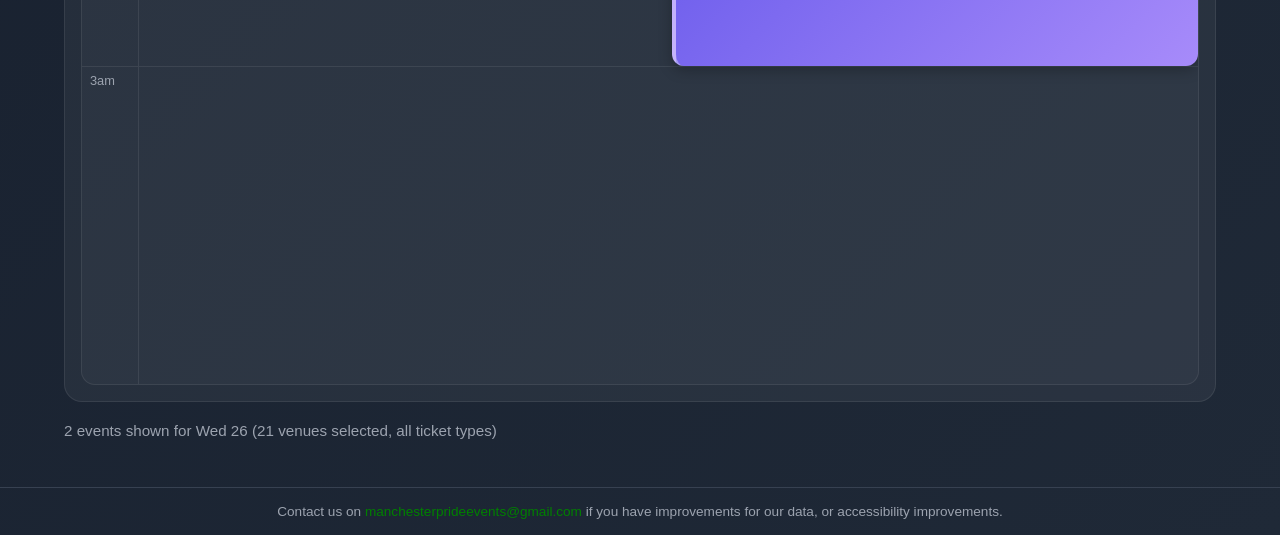
==== commit 466b63b6: "added analytics" ====
--- a/index.html
+++ b/index.html
@@ -9,12 +9,21 @@
     <title>Manchester Pride Events 2026 (Unofficial)</title>
     <link rel="stylesheet" href="styles.css" />
   </head>
+  <!-- Google tag (gtag.js) -->
+  <script async src="https://www.googletagmanager.com/gtag/js?id=G-XKKLSR6NMV"></script>
+  <script>
+    window.dataLayer = window.dataLayer || [];
+    function gtag(){dataLayer.push(arguments);}
+    gtag('js', new Date());
+
+    gtag('config', 'G-XKKLSR6NMV');
+  </script>
   <body>
     <a href="#main-content" class="skip-link">Skip to main content</a>
     <nav aria-label="Main navigation">
       <div class="header-row">
         <img src="image/logo.png" alt="Manchester Pride logo" class="logo" />
-        <h1 class="header-title">Manchester Pride Events 2026 (Unofficial) <span class="last-updated">Last updated: <span id="lastUpdatedDate" data-last-updated="27 Aug 12:04">27 Aug 12:04</span></span></h1>
+        <h1 class="header-title">Manchester Pride Events 2026 (Unofficial) <span class="last-updated">Last updated: <span id="lastUpdatedDate" data-last-updated="27 Aug 12:14">27 Aug 12:14</span></span></h1>
         <div class="nav-bar">
           <a href="index.html" class="nav-link active" aria-label="Home page">Home</a>
           <a href="about.html" class="nav-link" aria-label="About page">About</a>
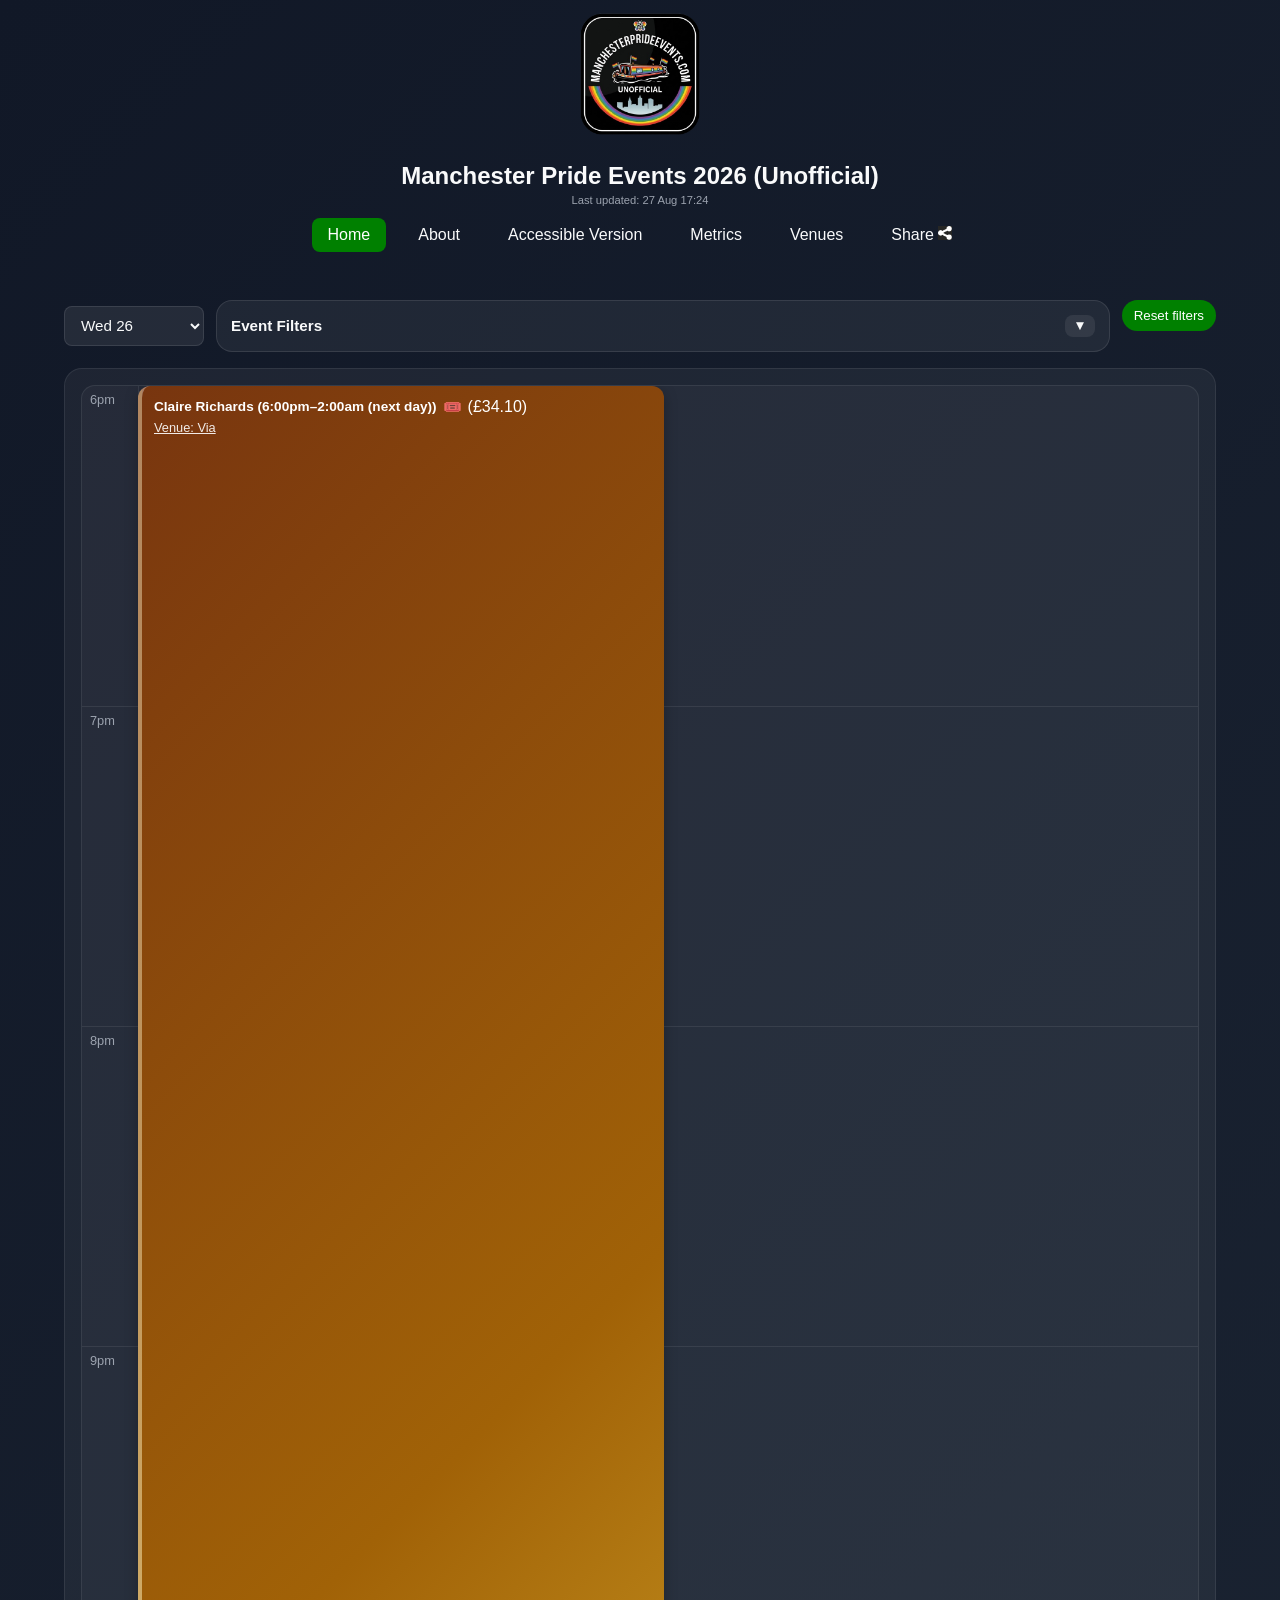
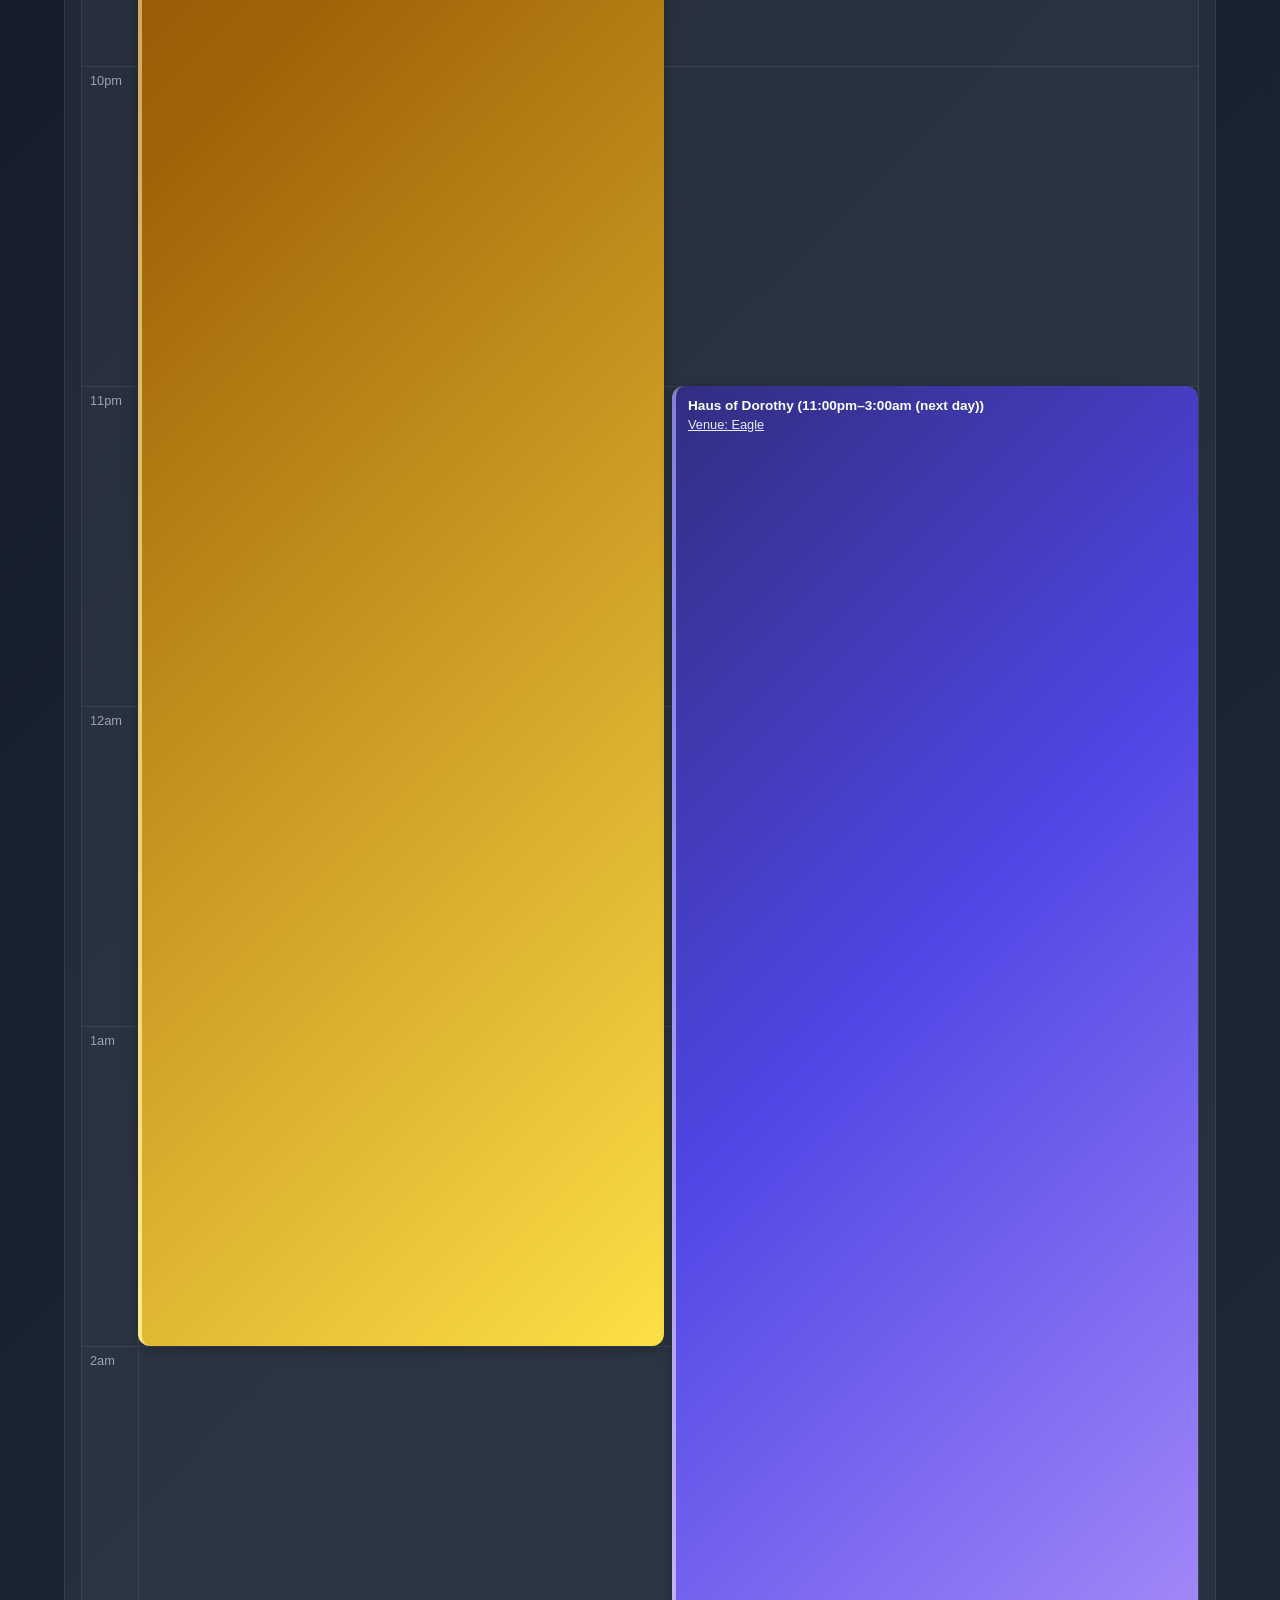
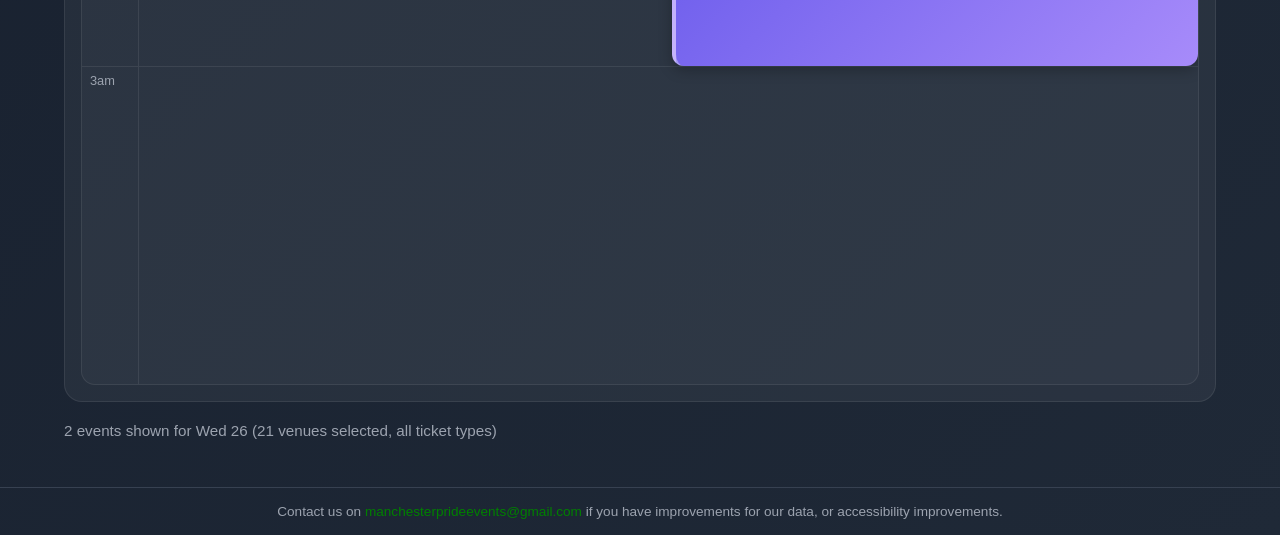
==== commit 4169e527: "More events on the official lineup" ====
--- a/index.html
+++ b/index.html
@@ -23,7 +23,7 @@
     <nav aria-label="Main navigation">
       <div class="header-row">
         <img src="image/logo.png" alt="Manchester Pride logo" class="logo" />
-        <h1 class="header-title">Manchester Pride Events 2026 (Unofficial) <span class="last-updated">Last updated: <span id="lastUpdatedDate" data-last-updated="27 Aug 12:14">27 Aug 12:14</span></span></h1>
+        <h1 class="header-title">Manchester Pride Events 2026 (Unofficial) <span class="last-updated">Last updated: <span id="lastUpdatedDate" data-last-updated="27 Aug 17:24">27 Aug 17:24</span></span></h1>
         <div class="nav-bar">
           <a href="index.html" class="nav-link active" aria-label="Home page">Home</a>
           <a href="about.html" class="nav-link" aria-label="About page">About</a>
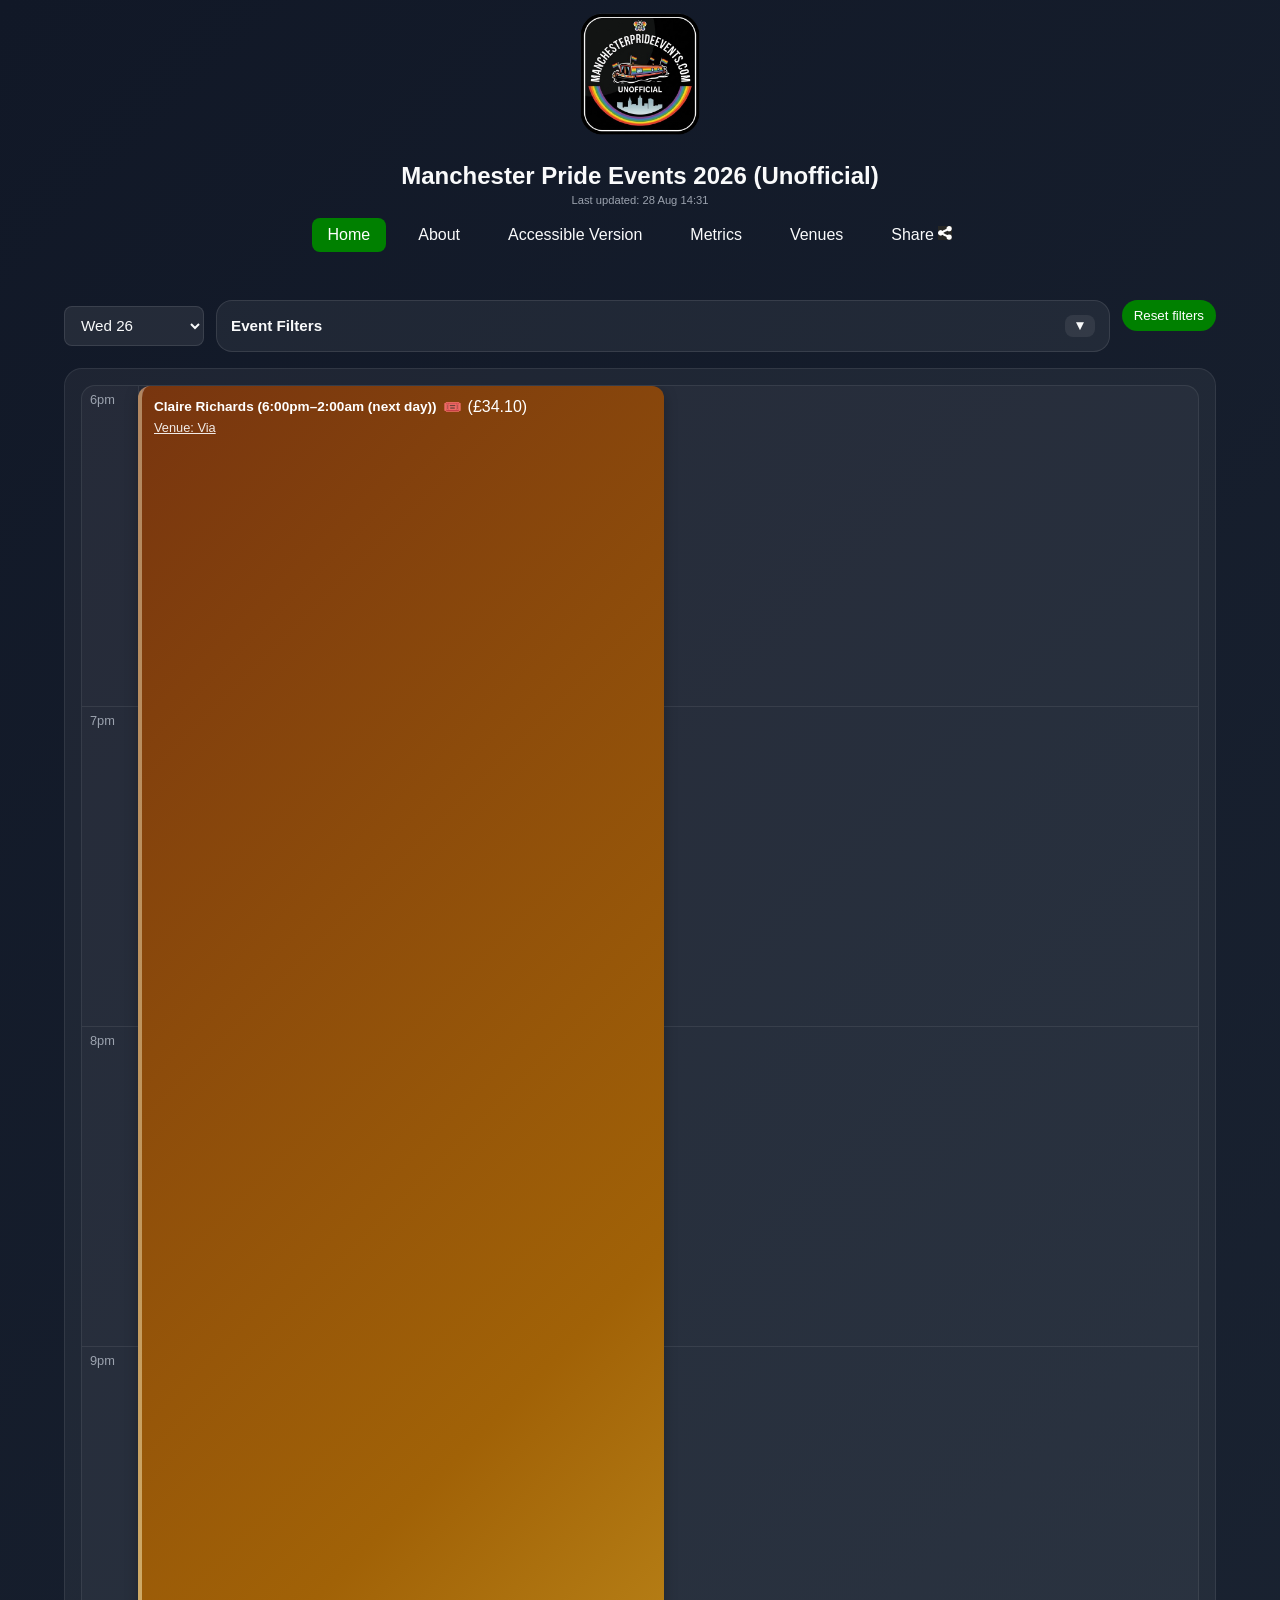
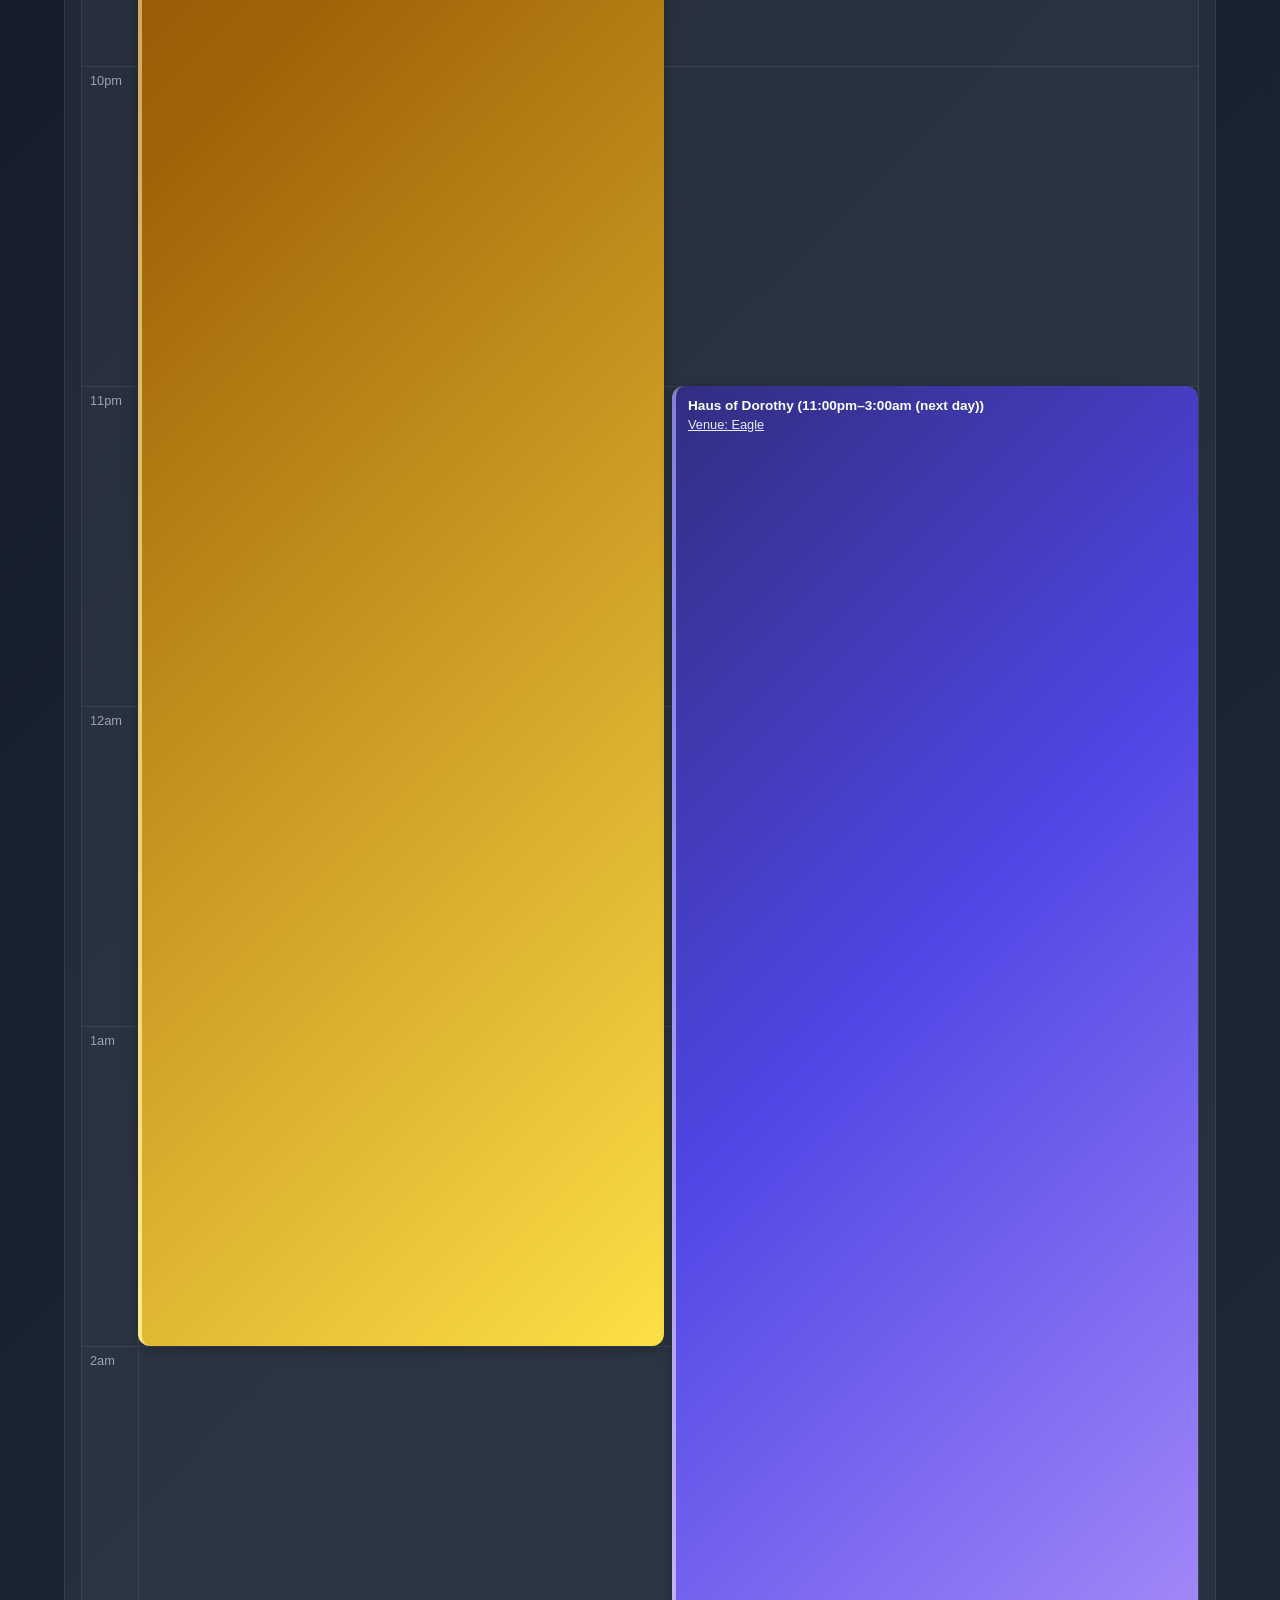
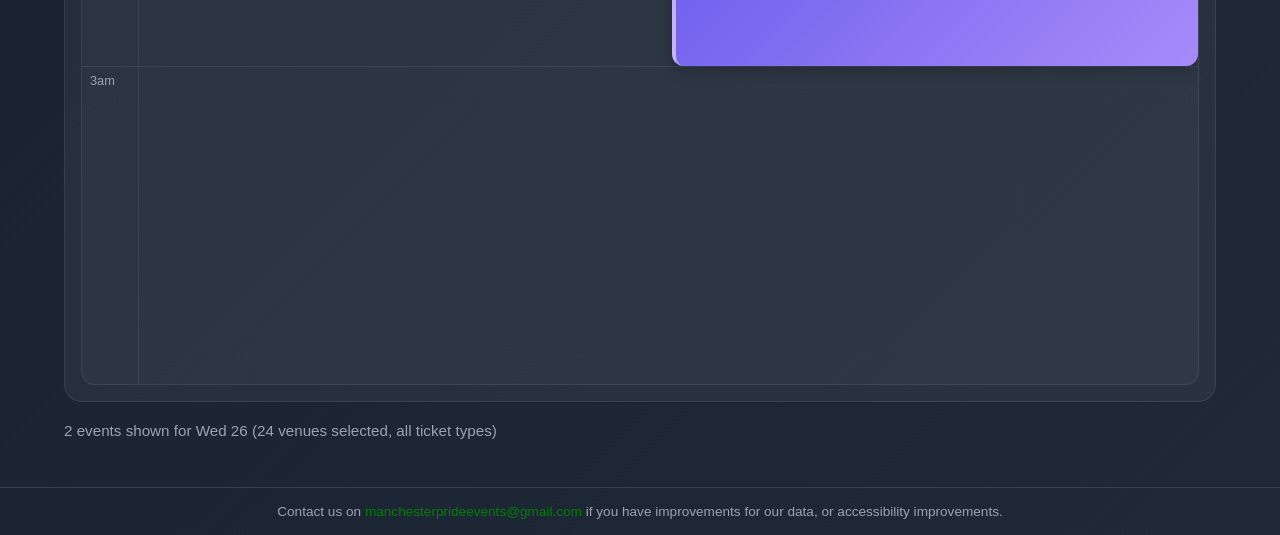
==== commit 4c65e600: "Added a all the main stage acts." ====
--- a/index.html
+++ b/index.html
@@ -23,7 +23,7 @@
     <nav aria-label="Main navigation">
       <div class="header-row">
         <img src="image/logo.png" alt="Manchester Pride logo" class="logo" />
-        <h1 class="header-title">Manchester Pride Events 2026 (Unofficial) <span class="last-updated">Last updated: <span id="lastUpdatedDate" data-last-updated="27 Aug 17:24">27 Aug 17:24</span></span></h1>
+        <h1 class="header-title">Manchester Pride Events 2026 (Unofficial) <span class="last-updated">Last updated: <span id="lastUpdatedDate" data-last-updated="28 Aug 14:31">28 Aug 14:31</span></span></h1>
         <div class="nav-bar">
           <a href="index.html" class="nav-link active" aria-label="Home page">Home</a>
           <a href="about.html" class="nav-link" aria-label="About page">About</a>
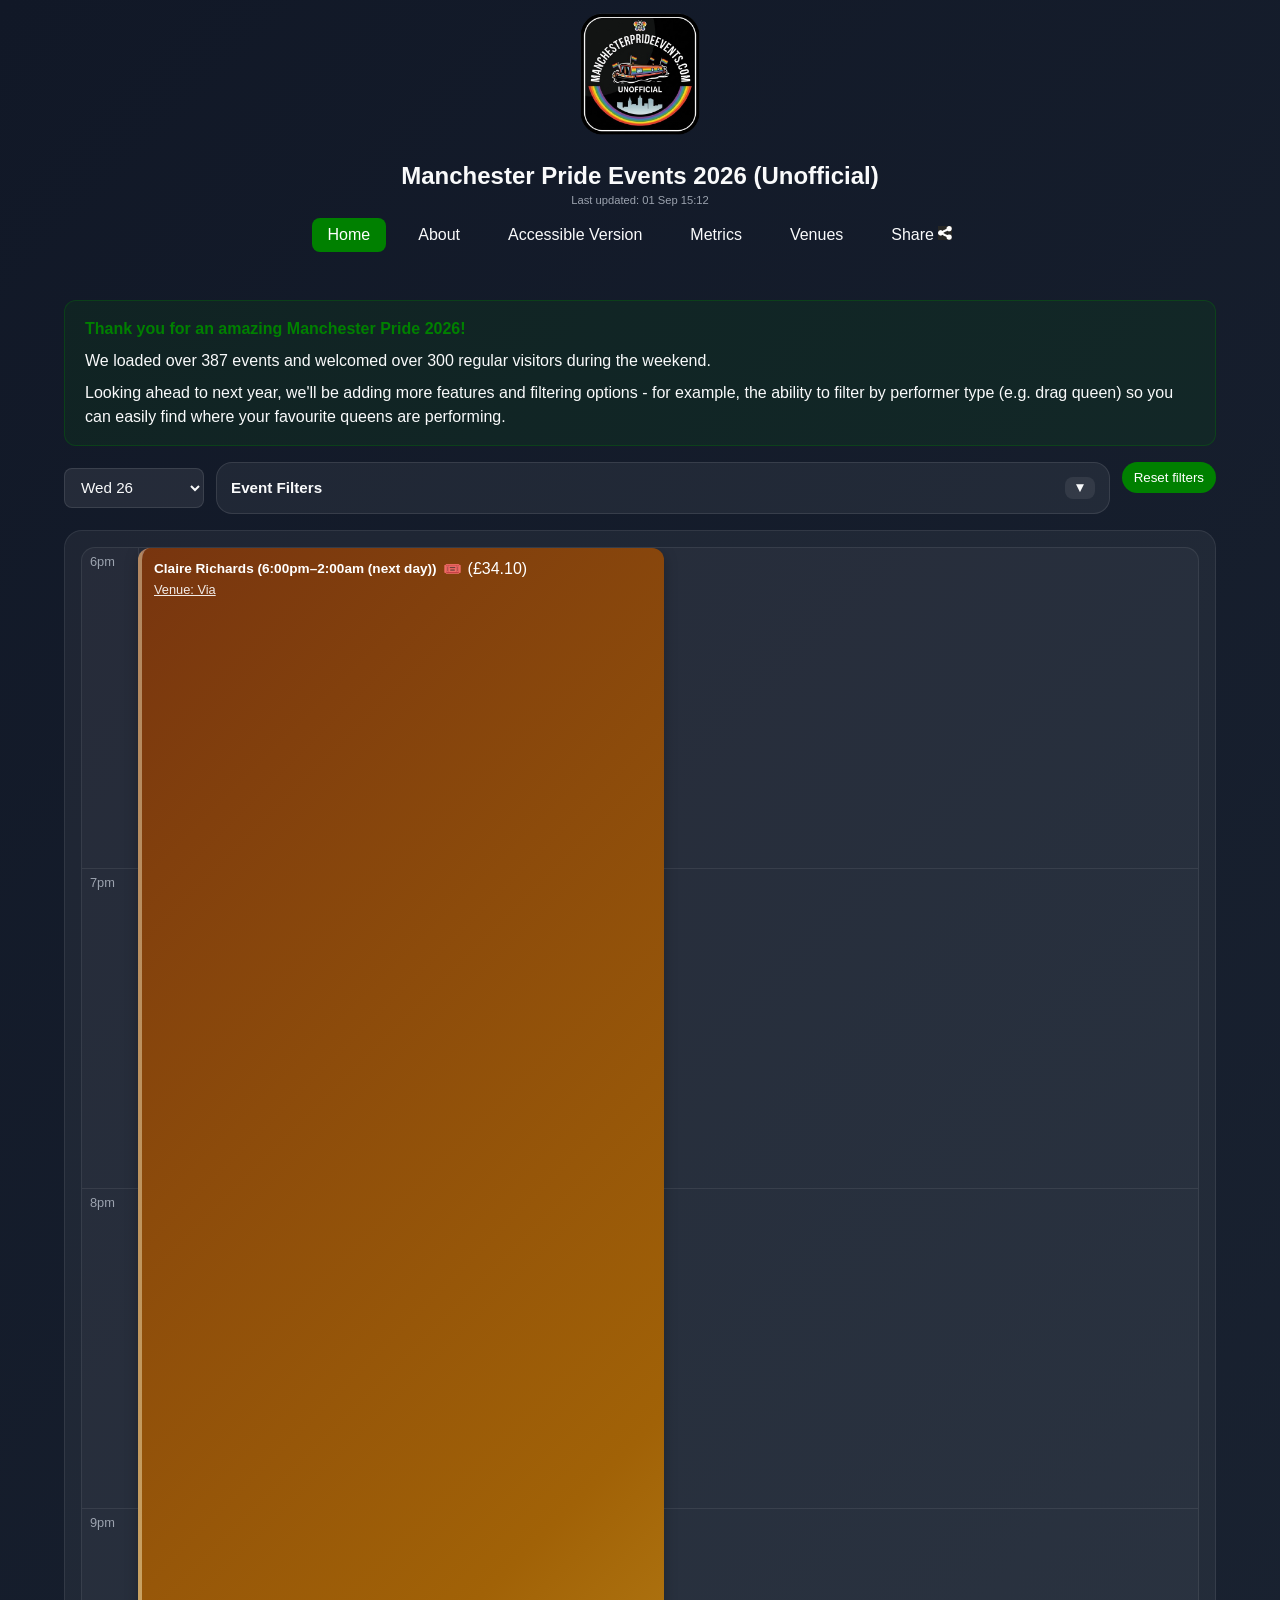
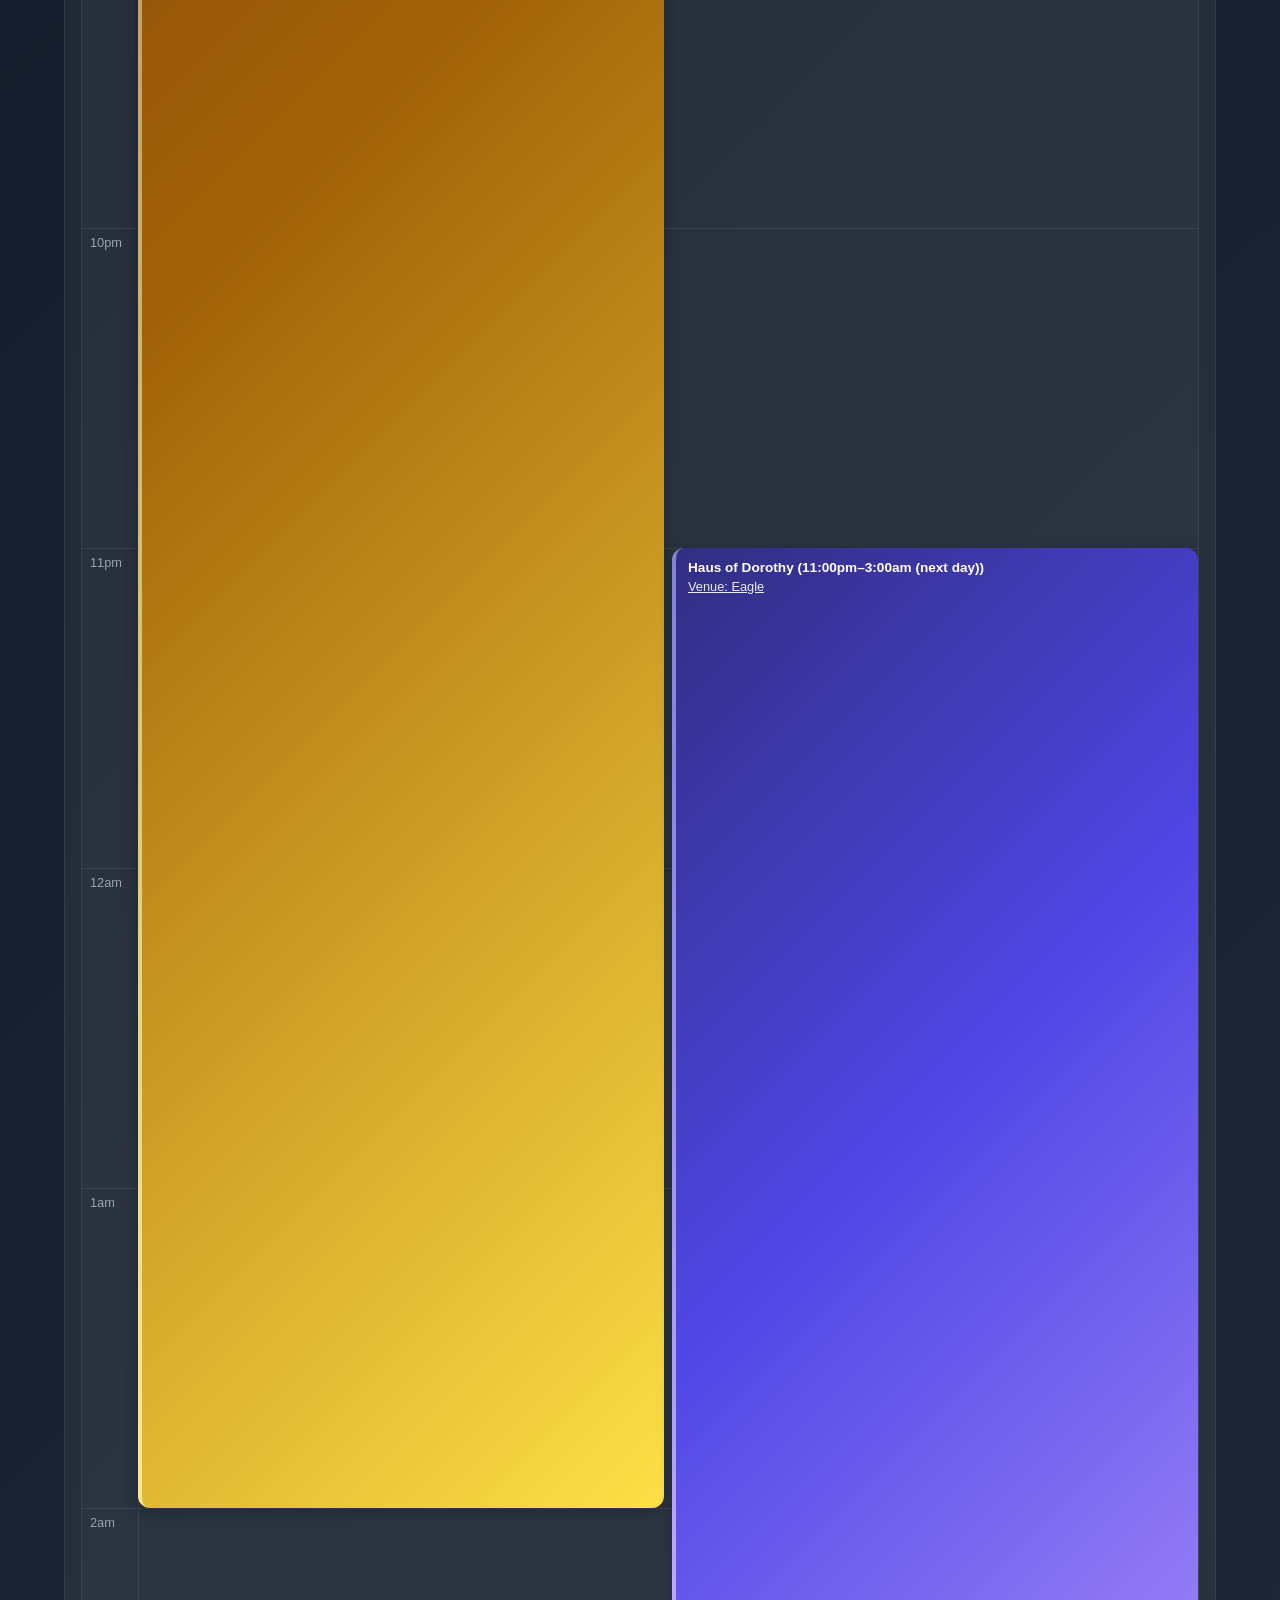
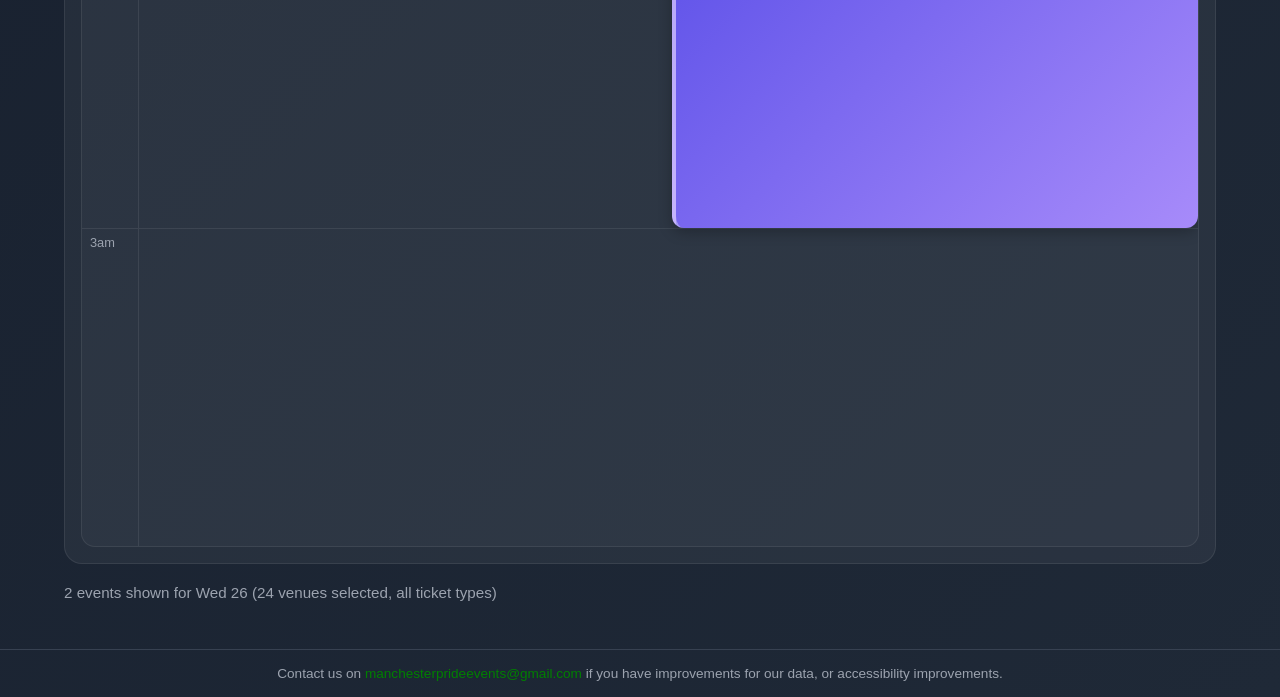
==== commit a2ef1ee0: "Updated holding message." ====
--- a/index.html
+++ b/index.html
@@ -23,7 +23,7 @@
     <nav aria-label="Main navigation">
       <div class="header-row">
         <img src="image/logo.png" alt="Manchester Pride logo" class="logo" />
-        <h1 class="header-title">Manchester Pride Events 2026 (Unofficial) <span class="last-updated">Last updated: <span id="lastUpdatedDate" data-last-updated="28 Aug 14:31">28 Aug 14:31</span></span></h1>
+        <h1 class="header-title">Manchester Pride Events 2026 (Unofficial) <span class="last-updated">Last updated: <span id="lastUpdatedDate" data-last-updated="01 Sep 15:12">01 Sep 15:12</span></span></h1>
         <div class="nav-bar">
           <a href="index.html" class="nav-link active" aria-label="Home page">Home</a>
           <a href="about.html" class="nav-link" aria-label="About page">About</a>
@@ -39,6 +39,11 @@
     </nav>
 
     <main id="main-content" class="page metrics-hidden">
+      <div class="thank-you-message">
+        <p><strong>Thank you for an amazing Manchester Pride 2026!</strong></p>
+        <p>We loaded over 387 events and welcomed over 300 regular visitors during the weekend.</p>
+        <p>Looking ahead to next year, we'll be adding more features and filtering options - for example, the ability to filter by performer type (e.g. drag queen) so you can easily find where your favourite queens are performing.</p>
+      </div>
       <h2 class="visually-hidden">Event Timeline and Filters</h2>
       <h3 class="visually-hidden">Filters</h3>
       <div class="filters" id="venueFilters"></div>
--- a/styles.css
+++ b/styles.css
@@ -22,6 +22,32 @@
   margin: 0 auto;
   padding: 24px;
 }
+
+.thank-you-message {
+  background: rgba(0, 128, 0, 0.1);
+  border: 1px solid rgba(0, 128, 0, 0.3);
+  border-radius: 12px;
+  padding: 16px 20px;
+  margin-bottom: 16px;
+}
+
+.thank-you-message p {
+  margin: 8px 0;
+  line-height: 1.5;
+}
+
+.thank-you-message p:first-child {
+  margin-top: 0;
+}
+
+.thank-you-message p:last-child {
+  margin-bottom: 0;
+}
+
+.thank-you-message strong {
+  color: var(--accent);
+}
+
 
       .nav-link {
         display: inline-block;
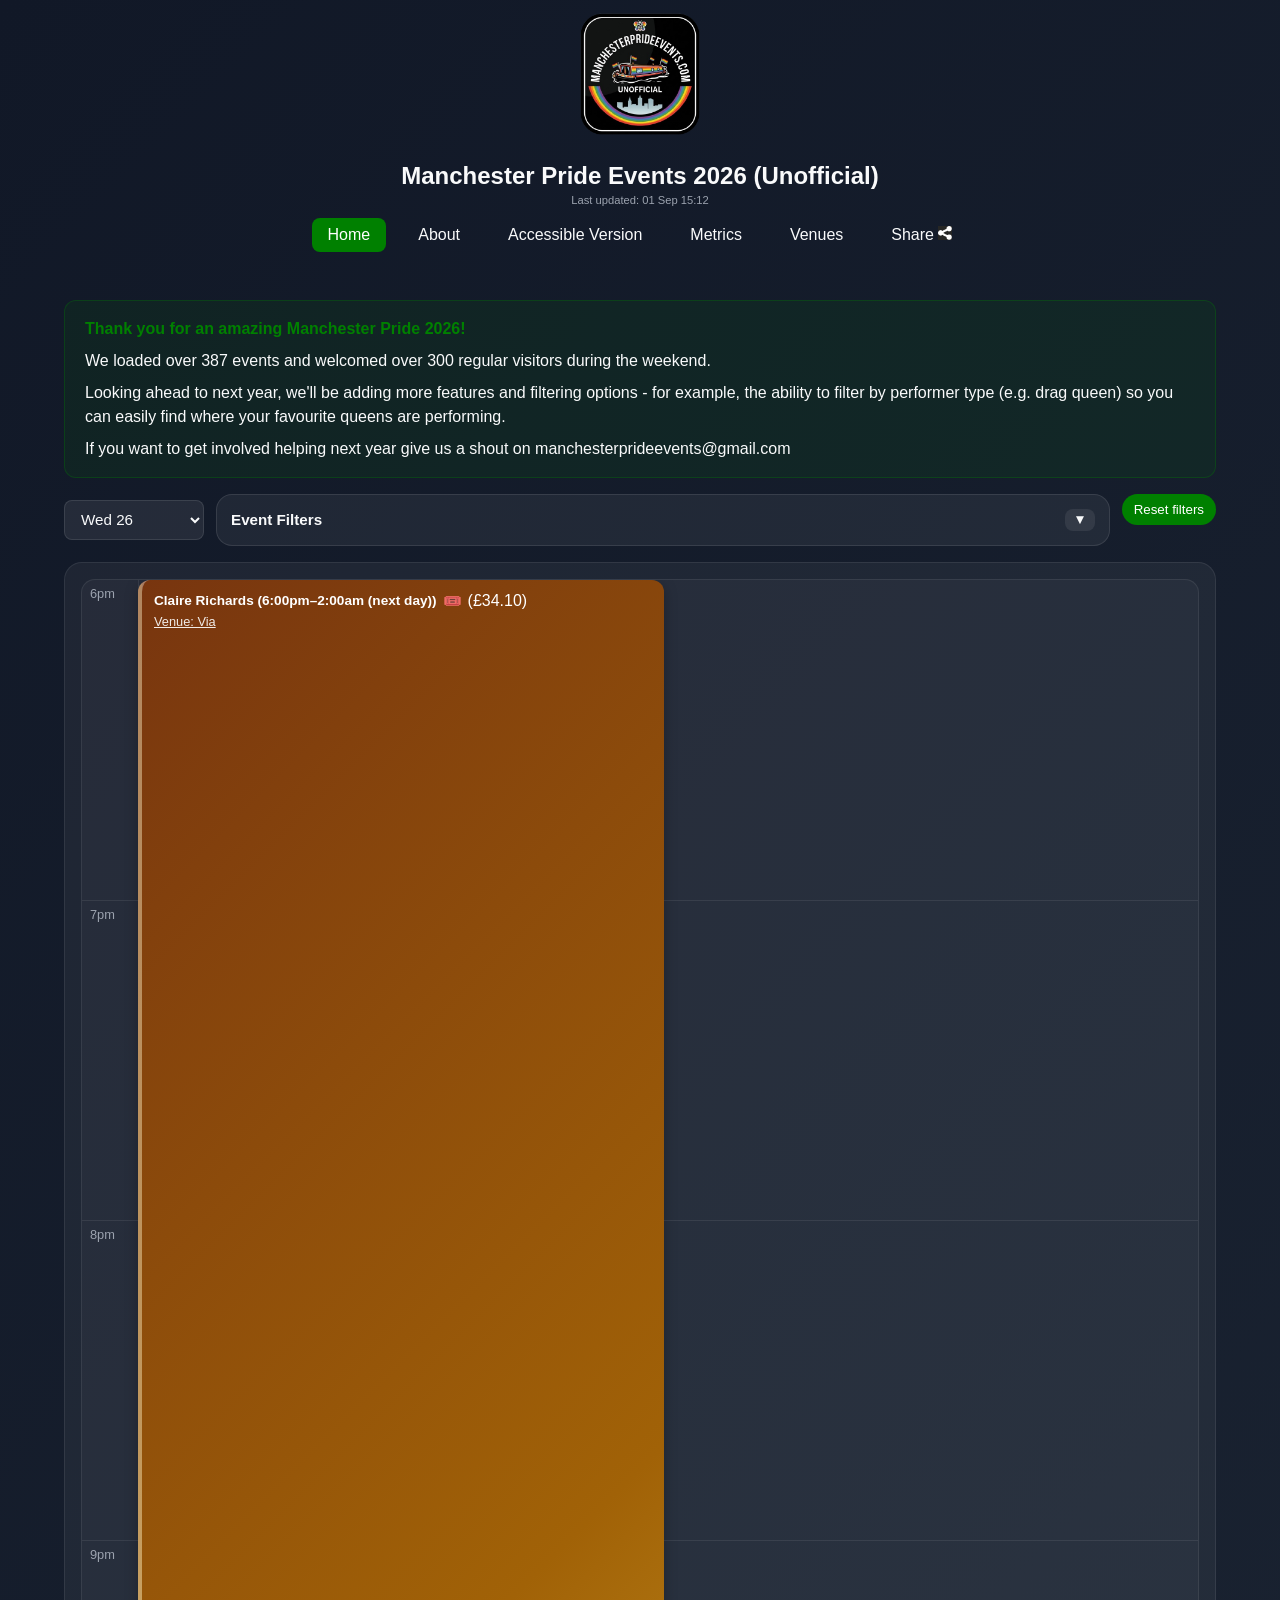
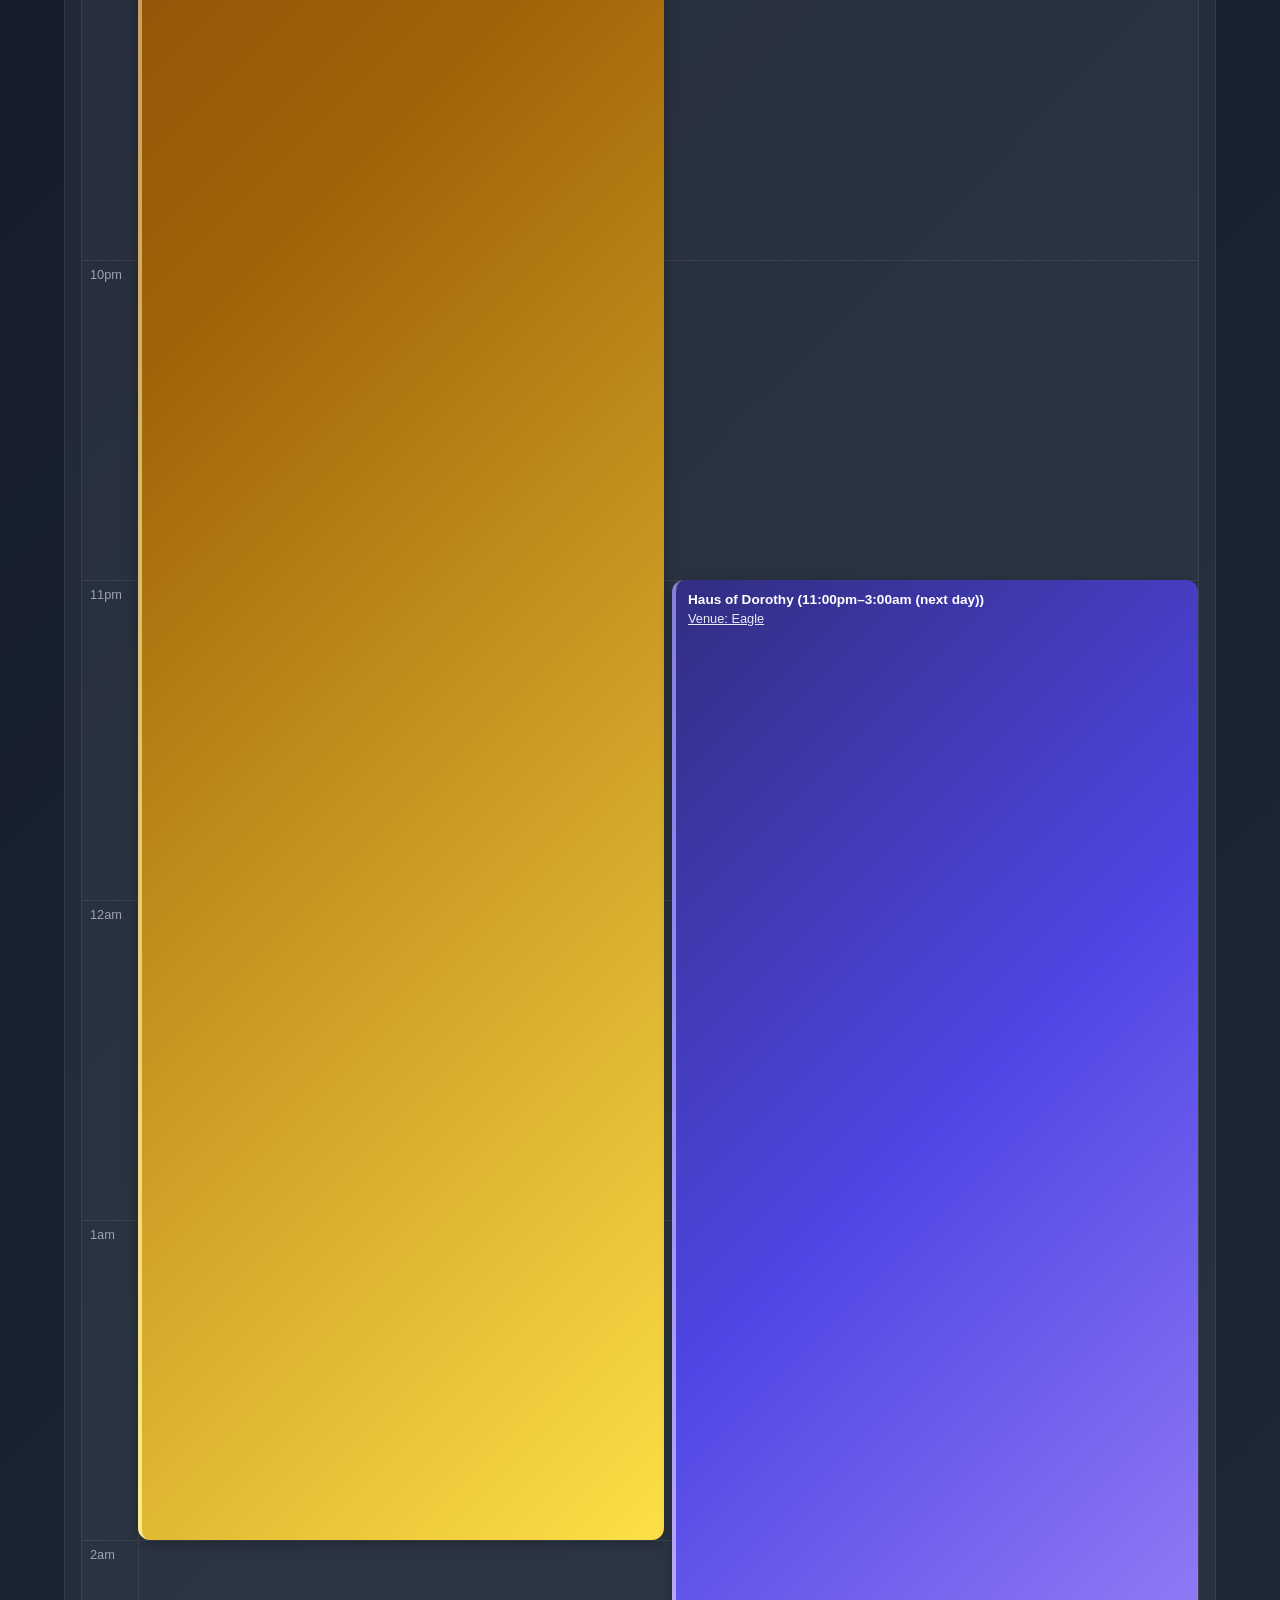
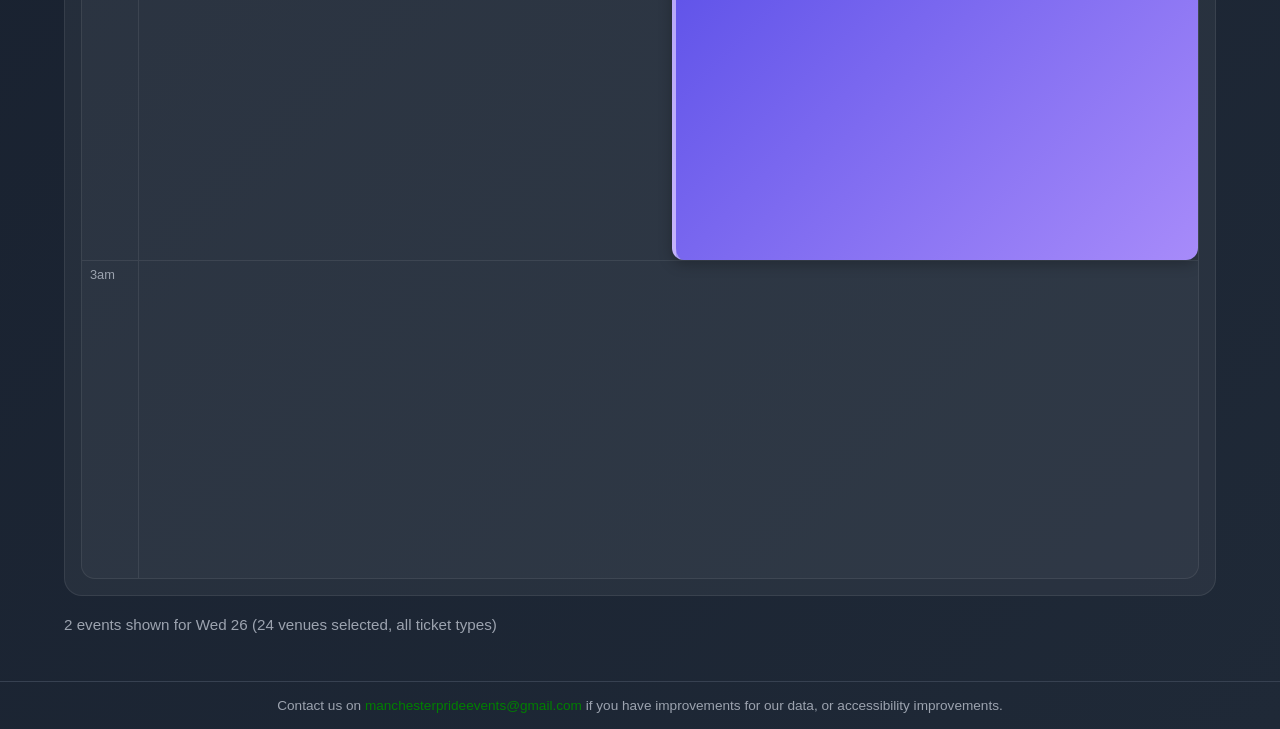
==== commit 7ed0ba41: "e-mail added" ====
--- a/index.html
+++ b/index.html
@@ -43,6 +43,7 @@
         <p><strong>Thank you for an amazing Manchester Pride 2026!</strong></p>
         <p>We loaded over 387 events and welcomed over 300 regular visitors during the weekend.</p>
         <p>Looking ahead to next year, we'll be adding more features and filtering options - for example, the ability to filter by performer type (e.g. drag queen) so you can easily find where your favourite queens are performing.</p>
+        <p>If you want to get involved helping next year give us a shout on manchesterprideevents@gmail.com</p>
       </div>
       <h2 class="visually-hidden">Event Timeline and Filters</h2>
       <h3 class="visually-hidden">Filters</h3>
